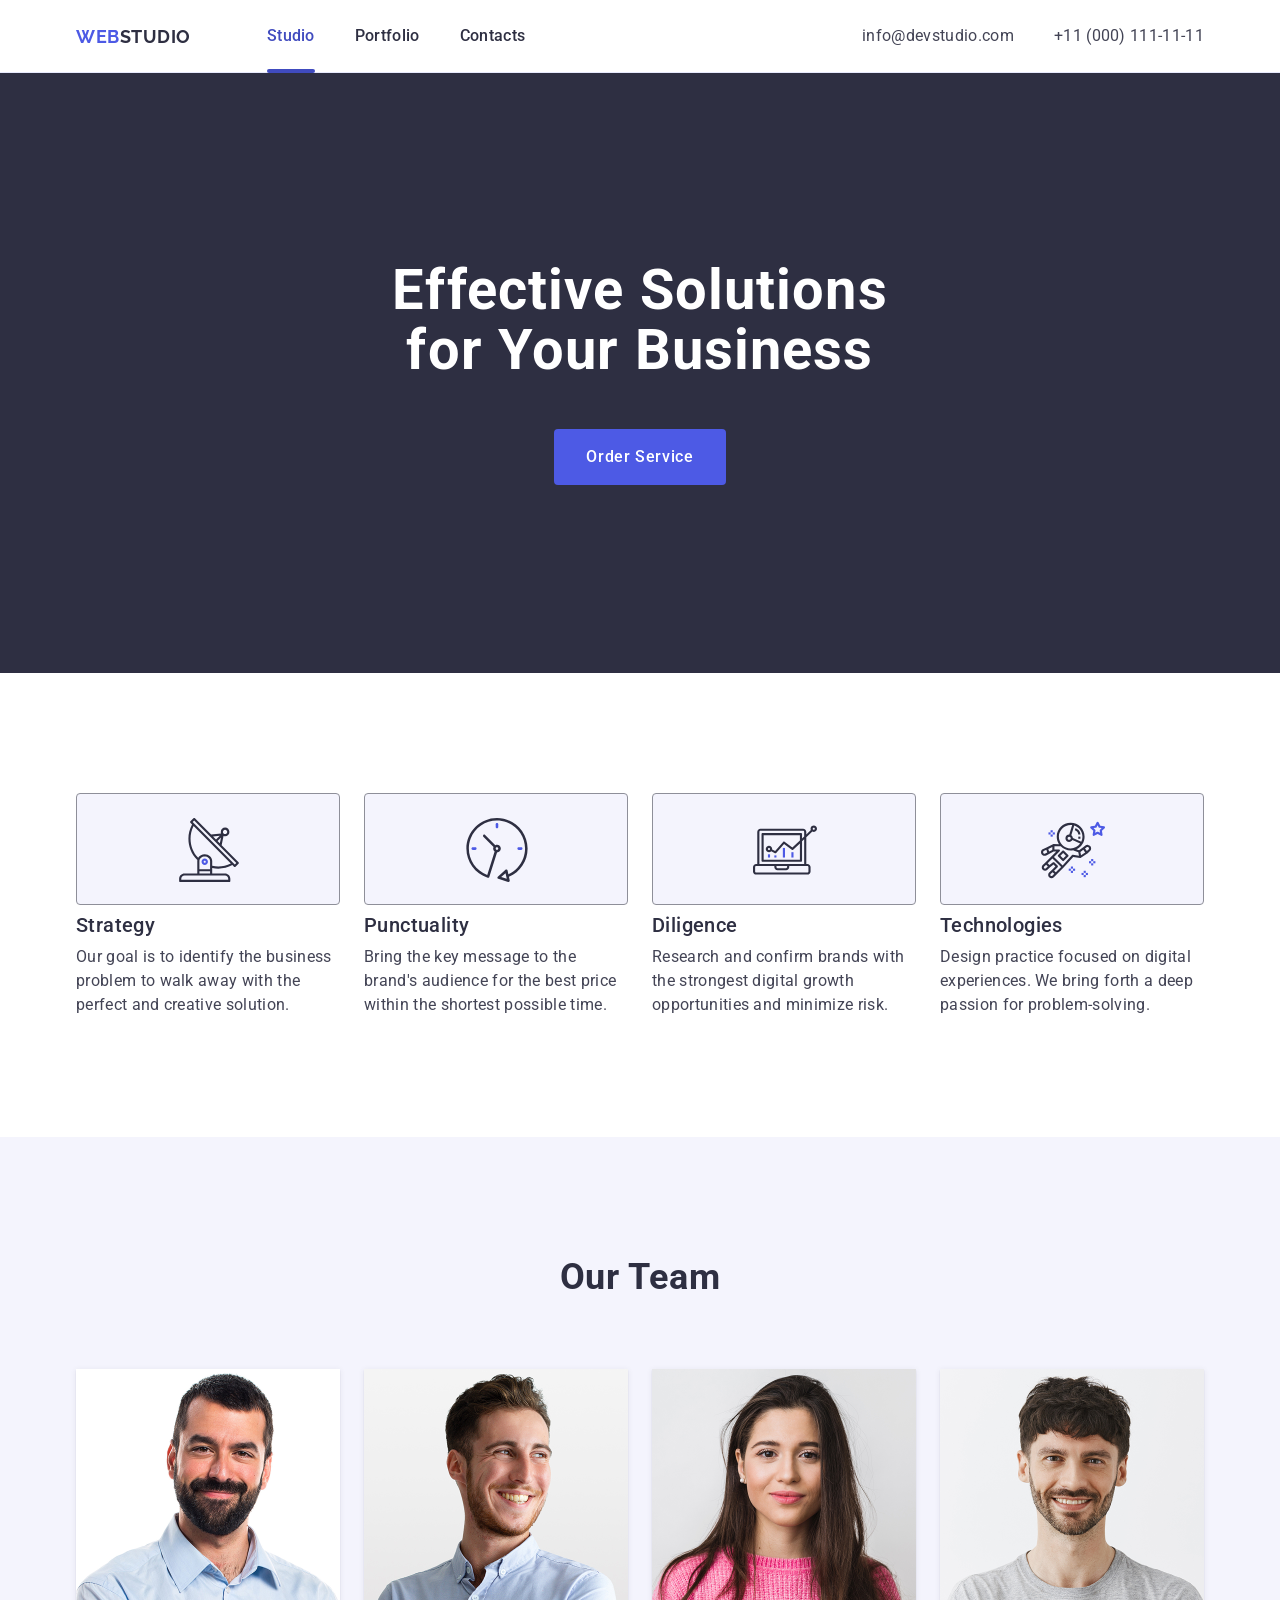
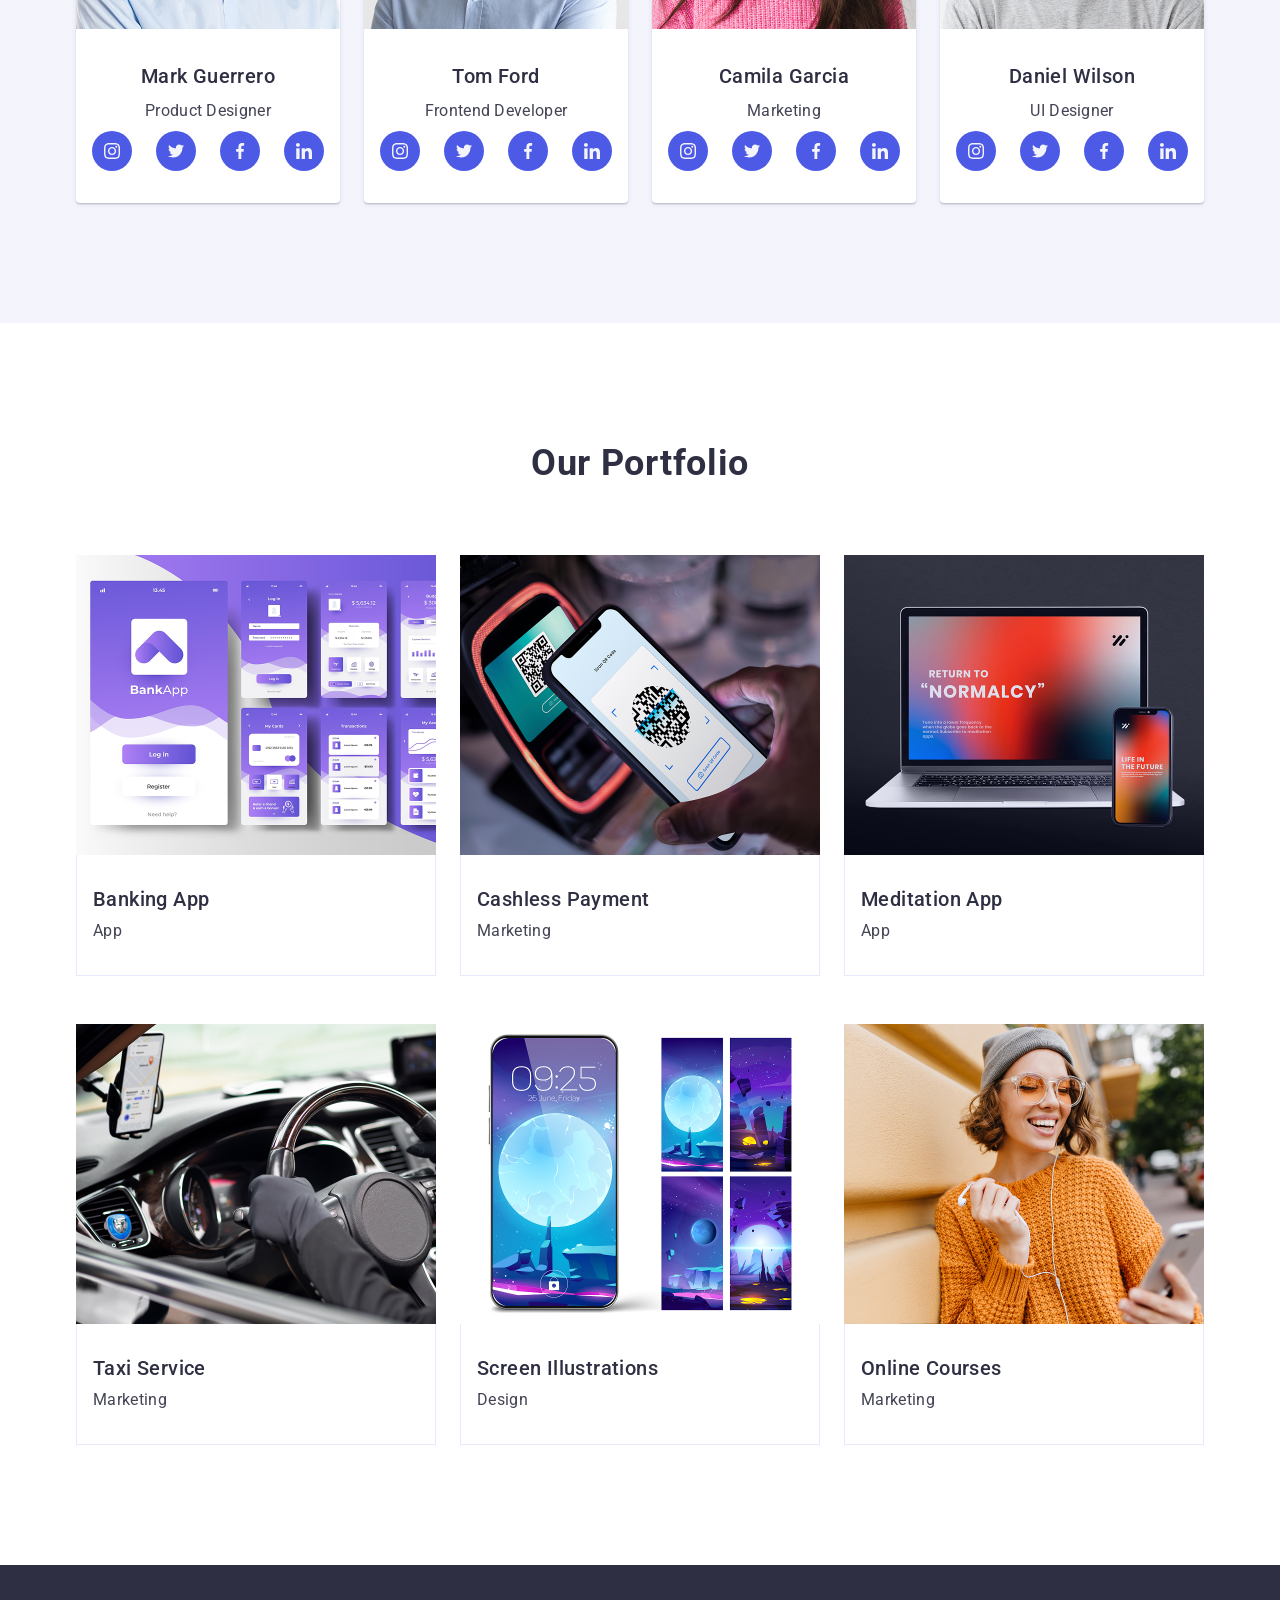
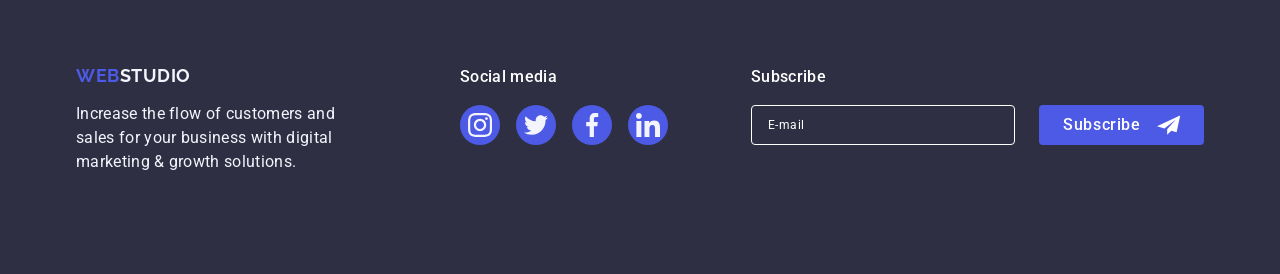
==== index.html @ ec0557b6 "Initial commit" ====
<!doctype html>
<html lang="en">
  <head>
    <meta charset="UTF-8" />
    <meta name="viewport" content="width=device-width, initial-scale=1.0" />
    <title>Document</title>
    <link
      rel="stylesheet"
      href="https://cdnjs.cloudflare.com/ajax/libs/modern-normalize/3.0.1/modern-normalize.min.css"
    />

    <link rel="preconnect" href="https://fonts.googleapis.com" />
    <link rel="preconnect" href="https://fonts.gstatic.com" crossorigin />
    <link
      href="https://fonts.googleapis.com/css2?family=Roboto:wght@300;400;500;700&family=Raleway:wght@300;400;500;700&display=swap"
      rel="stylesheet"
    />
    <link rel="stylesheet" href="./css/styles.css" />
  </head>

  <body>
    <header class="header">
      <div class="container header-container">
        <a href="./index.html" class="logo"
          ><span class="accent">Web</span>Studio</a
        >
        <nav class="nav">
          <ul class="nav-list">
            <li><a href="./index.html" class="nav-link current">Studio</a></li>
            <li><a href="" class="nav-link">Portfolio</a></li>
            <li><a href="" class="nav-link">Contacts</a></li>
          </ul>
        </nav>
        <address class="contacts">
          <ul class="contact-list">
            <li>
              <a class="contact-link" href="mailto:info@devstudio.com"
                >info@devstudio.com</a
              >
            </li>
            <li>
              <a class="contact-link" href="tel:+110001111111"
                >+11 (000) 111-11-11</a
              >
            </li>
          </ul>
        </address>
      </div>
    </header>

    <main>
      <section class="hero">
        <div class="container hero-container">
          <h1 class="main-title">Effective Solutions for Your Business</h1>
          <button type="button" class="button">Order Service</button>
        </div>
      </section>

      <section class="our-features">
        <div class="container features-container">
          <h2 class="features-title visually-hidden">Our Features</h2>
          <ul class="features-list">
            <li class="features-item">
              <div class="features-icon">
                <svg class="features-icon-svg" width="64" height="64">
                  <use href="./images/icons.svg#icon-antenna-1"></use>
                </svg>
              </div>
              <h3 class="features-item-title">Strategy</h3>
              <p class="features-text">
                Our goal is to identify the business problem to walk away with
                the perfect and creative solution.
              </p>
            </li>
            <li class="features-item">
              <div class="features-icon">
                <svg class="features-icon-svg" width="64" height="64">
                  <use href="./images/icons.svg#icon-clock-1"></use>
                </svg>
              </div>
              <h3 class="features-item-title">Punctuality</h3>
              <p class="features-text">
                Bring the key message to the brand's audience for the best price
                within the shortest possible time.
              </p>
            </li>
            <li class="features-item">
              <div class="features-icon">
                <svg class="features-icon-svg" width="64" height="64">
                  <use href="./images/icons.svg#icon-diagram-1"></use>
                </svg>
              </div>
              <h3 class="features-item-title">Diligence</h3>
              <p class="features-text">
                Research and confirm brands with the strongest digital growth
                opportunities and minimize risk.
              </p>
            </li>
            <li class="features-item">
              <div class="features-icon">
                <svg class="features-icon-svg" width="64" height="64">
                  <use href="./images/icons.svg#icon-astronaut-1"></use>
                </svg>
              </div>
              <h3 class="features-item-title">Technologies</h3>
              <p class="features-text">
                Design practice focused on digital experiences. We bring forth a
                deep passion for problem-solving.
              </p>
            </li>
          </ul>
        </div>
      </section>

      <section class="our-team">
        <div class="container team-container">
          <h2 class="team-title">Our Team</h2>
          <ul class="team-list">
            <li class="person">
              <img
                src="./images/markguerrero.jpg"
                alt="Mark Guerrero`s photo"
                width="264"
                height="260"
              />
              <div class="name-job">
                <h3 class="person-name">Mark Guerrero</h3>
                <p class="person-text">Product Designer</p>
                <ul class="social-media">
                  <li class="social-link">
                    <a href="" class="persons-link">
                      <svg class="icon" width="16" height="16">
                        <use href="./images/icons.svg#icon-instagram-2"></use>
                      </svg>
                    </a>
                  </li>
                  <li class="social-link">
                    <a href="" class="persons-link">
                      <svg class="icon" width="16" height="16">
                        <use href="./images/icons.svg#icon-twitter-1"></use>
                      </svg>
                    </a>
                  </li>
                  <li class="social-link">
                    <a href="" class="persons-link">
                      <svg class="icon" width="16" height="16">
                        <use href="./images/icons.svg#icon-facebook-1"></use>
                      </svg>
                    </a>
                  </li>
                  <li class="social-link">
                    <a href="" class="persons-link">
                      <svg class="icon" width="16" height="16">
                        <use href="./images/icons.svg#icon-linkedin-1"></use>
                      </svg>
                    </a>
                  </li>
                </ul>
              </div>
            </li>
            <li class="person">
              <img
                src="./images/tomford.jpg"
                alt="Tom Ford`s photo"
                width="264"
                height="260"
              />
              <div class="name-job">
                <h3 class="person-name">Tom Ford</h3>
                <p class="person-text">Frontend Developer</p>
                <ul class="social-media">
                  <li class="social-link">
                    <a href="" class="persons-link">
                      <svg class="icon" width="16" height="16">
                        <use href="./images/icons.svg#icon-instagram-2"></use>
                      </svg>
                    </a>
                  </li>
                  <li class="social-link">
                    <a href="" class="persons-link">
                      <svg class="icon" width="16" height="16">
                        <use href="./images/icons.svg#icon-twitter-1"></use>
                      </svg>
                    </a>
                  </li>
                  <li class="social-link">
                    <a href="" class="persons-link">
                      <svg class="icon" width="16" height="16">
                        <use href="./images/icons.svg#icon-facebook-1"></use>
                      </svg>
                    </a>
                  </li>
                  <li class="social-link">
                    <a href="" class="persons-link">
                      <svg class="icon" width="16" height="16">
                        <use href="./images/icons.svg#icon-linkedin-1"></use>
                      </svg>
                    </a>
                  </li>
                </ul>
              </div>
            </li>
            <li class="person">
              <img
                src="./images/camilagarcia.jpg"
                alt="Camila Garcia`s photo"
                width="264"
                height="260"
              />
              <div class="name-job">
                <h3 class="person-name">Camila Garcia</h3>
                <p class="person-text">Marketing</p>
                <ul class="social-media">
                  <li class="social-link">
                    <a href="" class="persons-link">
                      <svg class="icon" width="16" height="16">
                        <use href="./images/icons.svg#icon-instagram-2"></use>
                      </svg>
                    </a>
                  </li>
                  <li class="social-link">
                    <a href="" class="persons-link">
                      <svg class="icon" width="16" height="16">
                        <use href="./images/icons.svg#icon-twitter-1"></use>
                      </svg>
                    </a>
                  </li>
                  <li class="social-link">
                    <a href="" class="persons-link">
                      <svg class="icon" width="16" height="16">
                        <use href="./images/icons.svg#icon-facebook-1"></use>
                      </svg>
                    </a>
                  </li>
                  <li class="social-link">
                    <a href="" class="persons-link">
                      <svg class="icon" width="16" height="16">
                        <use href="./images/icons.svg#icon-linkedin-1"></use>
                      </svg>
                    </a>
                  </li>
                </ul>
              </div>
            </li>
            <li class="person">
              <img
                src="./images/danielwilson.jpg"
                alt="Daniel Wilson`s photo"
                width="264"
                height="260"
              />
              <div class="name-job">
                <h3 class="person-name">Daniel Wilson</h3>
                <p class="person-text">UI Designer</p>
                <ul class="social-media">
                  <li class="social-link">
                    <a href="" class="persons-link">
                      <svg class="icon" width="16" height="16">
                        <use href="./images/icons.svg#icon-instagram-2"></use>
                      </svg>
                    </a>
                  </li>
                  <li class="social-link">
                    <a href="" class="persons-link">
                      <svg class="icon" width="16" height="16">
                        <use href="./images/icons.svg#icon-twitter-1"></use>
                      </svg>
                    </a>
                  </li>
                  <li class="social-link">
                    <a href="" class="persons-link">
                      <svg class="icon" width="16" height="16">
                        <use href="./images/icons.svg#icon-facebook-1"></use>
                      </svg>
                    </a>
                  </li>
                  <li class="social-link">
                    <a href="" class="persons-link">
                      <svg class="icon" width="16" height="16">
                        <use href="./images/icons.svg#icon-linkedin-1"></use>
                      </svg>
                    </a>
                  </li>
                </ul>
              </div>
            </li>
          </ul>
        </div>
      </section>

      <section class="portfolio">
        <div class="container portfolio-container">
          <h2 class="portfolio-title">Our Portfolio</h2>
          <ul class="portfolio-list">
            <li class="portfolio-item">
              <div class="box">
                <img
                  src="./images/bankingapp.jpg"
                  alt="Screenshots from app"
                  width="360"
                />
                <div class="overlay">
                  <p>
                    14 Stylish and User-Friendly App Design Concepts · Task
                    Manager App · Calorie Tracker App · Exotic Fruit Ecommerce
                    App · Cloud Storage App
                  </p>
                </div>
              </div>
              <div class="title-text">
                <h3 class="portfolio-item-title">Banking App</h3>
                <p class="portfolio-text">App</p>
              </div>
            </li>
            <li class="portfolio-item">
              <div class="box">
                <img
                  src="./images/cashlesspayment.jpg"
                  alt="Phone with NFC"
                  width="360"
                />
                <div class="overlay">
                  <p>
                    14 Stylish and User-Friendly App Design Concepts · Task
                    Manager App · Calorie Tracker App · Exotic Fruit Ecommerce
                    App · Cloud Storage App
                  </p>
                </div>
              </div>
              <div class="title-text">
                <h3 class="portfolio-item-title">Cashless Payment</h3>
                <p class="portfolio-text">Marketing</p>
              </div>
            </li>
            <li class="portfolio-item">
              <div class="box">
                <img
                  src="./images/meditationapp.jpg"
                  alt="Laptop and phone"
                  width="360"
                />
                <div class="overlay">
                  <p>
                    14 Stylish and User-Friendly App Design Concepts · Task
                    Manager App · Calorie Tracker App · Exotic Fruit Ecommerce
                    App · Cloud Storage App
                  </p>
                </div>
              </div>
              <div class="title-text">
                <h3 class="portfolio-item-title">Meditation App</h3>
                <p class="portfolio-text">App</p>
              </div>
            </li>
            <li class="portfolio-item">
              <div class="box">
                <img
                  src="./images/taxiservice.jpg"
                  alt="Car`s salon"
                  width="360"
                />
                <div class="overlay">
                  <p>
                    14 Stylish and User-Friendly App Design Concepts · Task
                    Manager App · Calorie Tracker App · Exotic Fruit Ecommerce
                    App · Cloud Storage App
                  </p>
                </div>
              </div>
              <div class="title-text">
                <h3 class="portfolio-item-title">Taxi Service</h3>
                <p class="portfolio-text">Marketing</p>
              </div>
            </li>
            <li class="portfolio-item">
              <div class="box">
                <img
                  src="./images/screenillustrations.jpg"
                  alt="Pictures"
                  width="360"
                />
                <div class="overlay">
                  <p>
                    14 Stylish and User-Friendly App Design Concepts · Task
                    Manager App · Calorie Tracker App · Exotic Fruit Ecommerce
                    App · Cloud Storage App
                  </p>
                </div>
              </div>
              <div class="title-text">
                <h3 class="portfolio-item-title">Screen Illustrations</h3>
                <p class="portfolio-text">Design</p>
              </div>
            </li>
            <li class="portfolio-item">
              <div class="box">
                <img
                  src="./images/onlinecourses.jpg"
                  alt="Woman`s portret"
                  width="360"
                />
                <div class="overlay">
                  <p>
                    14 Stylish and User-Friendly App Design Concepts · Task
                    Manager App · Calorie Tracker App · Exotic Fruit Ecommerce
                    App · Cloud Storage App
                  </p>
                </div>
              </div>
              <div class="title-text">
                <h3 class="portfolio-item-title">Online Courses</h3>
                <p class="portfolio-text">Marketing</p>
              </div>
            </li>
          </ul>
        </div>
      </section>
    </main>
    <footer class="footer">
      <div class="footer-container container">
        <div class="footer-logo-text">
          <a href="./index.html" class="footer-logotype"
            ><span class="accent">Web</span>Studio</a
          >
          <p class="footer-text">
            Increase the flow of customers and sales for your business with
            digital marketing &amp; growth solutions.
          </p>
        </div>
        <div class="footer-social-media-container">
          <p class="footer-media-text">Social media</p>
          <ul class="footer-social-media">
            <li class="footer-social-link">
              <a href="" class="footer-link">
                <svg class="footer-icon" width="24" height="24">
                  <use href="./images/icons.svg#icon-instagram-2"></use>
                </svg>
              </a>
            </li>
            <li class="footer-social-link">
              <a href="" class="footer-link">
                <svg class="footer-icon" width="24" height="24">
                  <use href="./images/icons.svg#icon-twitter-1"></use>
                </svg>
              </a>
            </li>
            <li class="footer-social-link">
              <a href="" class="footer-link">
                <svg class="footer-icon" width="24" height="24">
                  <use href="./images/icons.svg#icon-facebook-1"></use>
                </svg>
              </a>
            </li>
            <li class="footer-social-link">
              <a href="" class="footer-link">
                <svg class="footer-icon" width="24" height="24">
                  <use href="./images/icons.svg#icon-linkedin-1"></use>
                </svg>
              </a>
            </li>
          </ul>
        </div>
        <div class="subscribe">
          <p class="footer-subscribe-text">Subscribe</p>
          <form>
            <div class="footer-form">
              <input
                class="footer-form-input"
                type="email"
                name="email"
                placeholder="E-mail"
              />
              <div class="footer-btn">
                <button class="subscribe-btn" type="submit">
                  Subscribe
                  <svg class="telegramm-icon" width="24" height="24">
                    <use href="./images/icons.svg#icon-telegram"></use>
                  </svg>
                </button>
              </div>
            </div>
          </form>
        </div>
      </div>
    </footer>

    <div class="modal-overlay">
      <div class="modal">
        <button class="modal-btn-close" type="button">
          <svg class="modal-btn-icon" width="8" height="8">
            <use href="./images/icons.svg#icon-close"></use>
          </svg>
        </button>

        <p class="modal-title">Leave your contacts and we will call you back</p>

        <form class="form">
          <div class="label-wrapper">
            <label class="form-label" for="username">Name</label>
            <div class="input-wrapper">
              <input
                class="form-input"
                id="username"
                type="text"
                name="username"
                autofocus
              />
              <svg class="input-icon" width="18" height="24">
                <use href="./images/icons.svg#icon-person-black"></use>
              </svg>
            </div>
          </div>
          <div class="label-wrapper">
            <label class="form-label" for="phone">Phone</label>
            <div class="input-wrapper">
              <input class="form-input" type="tel" id="phone" name="phone" />
              <svg class="input-icon" width="18" height="24">
                <use href="./images/icons.svg#icon-phone"></use>
              </svg>
            </div>
          </div>
          <div class="label-wrapper">
            <label class="form-label" for="email">Email</label>
            <div class="input-wrapper">
              <input class="form-input" id="email" type="email" name="email" />
              <svg class="input-icon" width="18" height="24">
                <use href="./images/icons.svg#icon-email"></use>
              </svg>
            </div>
          </div>
          <div class="label-wrapper">
            <label class="form-label" for="comment">Comment</label>
            <div class="input-wrapper">
              <textarea
                class="input-comment"
                name="comment"
                id="comment"
                rows="6"
                placeholder="Text input"
              ></textarea>
            </div>
          </div>
          <div class="agreement-container">
            <label class="feedback-agreement">
              <input
                class="visually-hidden"
                type="checkbox"
                name="userAgreement"
                id="userAgreement"
                value="agree"
                checked
              />
              <span class="feedback-toggler">
                <svg class="agreement-icon" width="10" height="8">
                  <use href="./images/icons.svg#icon-check"></use>
                </svg>
              </span>
              <span class="agreement-text"
                >I accept the terms and conditions of the
                <a class="feedback-link" href="">Privacy Policy</a>
              </span>
            </label>
          </div>

          <div class="modal-btn-container">
            <button class="modal-btn" type="submit">Send</button>
          </div>
        </form>
      </div>
    </div>
  </body>
</html>
---- css/styles.css ----
/* #region Global style */

*,
*::before,
*::after {
    box-sizing: border-box;
}

body {
    font-family: "Roboto", sans-serif;
    color: #434455;
    background-color: #ffffff;
    font-size: 16px;
    line-height: 1.5;
}

h1, h2, h3, h4, h5, h6, p {
	margin-top: 0;
	margin-bottom: 0;
}

ul, ol {
    list-style-type: none;

	margin-top: 0;
	margin-bottom: 0;
	padding-left: 0;
}

a {
    text-decoration: none;
    color: #434455;
}

img {
    display: block;
    width: 100%;
} 

.container { 
    max-width: 1158px;
    padding: 0 15px;
    margin: 0 auto;
}
/* #endregion */

/* #region Header */

.header-container {
    display: flex;
    align-items: center;

}
.header {
    border-bottom: 1px solid #E7E9FC;
    box-shadow: 0 1px 0 6px rgba(46, 47, 66, 0.08),
        0 1px 0 1px rgba(46, 47, 66, 0.16),
        0 2px 0 1px rgba(46, 47, 66, 0.08);
}
.logo {
    font-family: "Raleway",
        sans-serif;
    text-transform: uppercase;
    font-weight: 700;
    font-size: 18px;
    line-height: 1.16667;
    letter-spacing: 0.03em;
    color:#2E2F42;
}
.accent {
    color: #4D5AE5;
}

.nav-list {
    display: flex;
    gap: 40px;
    margin-left: 76px;
}
.nav-link {
    font-weight: 500;
    font-size: 16px; 
    letter-spacing: 0.02em;
    color:#2E2F42;

    display: block;
    padding: 24px 0;
    position: relative;
    transition: color 250ms cubic-bezier(0.4, 0, 0.2, 1);
}
.nav-link:hover,
.nav-link:focus
{
    color: #404BBF;
}
.nav-link.current {
    color: #404BBF;
}

.nav-link.current::after {
    content: "";
    position: absolute;
    left: 0;
    bottom: -1px;
    width: 100%;
    height: 4px;
    background-color: #404BBF;
    border-radius: 2px;
}


.contact-link {
    font-size: 16px;
    letter-spacing: 0.02em;
    font-style: normal;
    color:#434455;
    display: block;
    transition: color 250ms cubic-bezier(0.4, 0, 0.2, 1);
    
    }
.contact-link:hover,
.contact-link:focus {
    color: #404BBF;
}

.contacts {
    margin-left: auto;;
}
.contact-list {
    display: flex;
    gap: 40px;
}

/* #endregion */

/* #region Hero */
.hero {
    background-color: #2E2F42;
    padding-top: 188px;
    padding-bottom: 188px;
    background-image: linear-gradient(
        to bottom, 
        rgba(46, 47, 66, 0.7),
        rgba(46, 47, 66, 0.7)),
        url(../images/people-office-bc.png);
        background-size: cover;
        background-repeat: no-repeat;
        background-position: center;
        height: 600px;
        max-width: 1440px;
        margin: 0 auto;
}
.main-title {
    color: #FFFFFF;
    font-size: 56px;
    line-height: 1.07;
    font-weight: 700;
    text-align: center;
    letter-spacing: 0.02em;

    width: 496px;
    height: 120px;
    margin-bottom: 48px;
}
.button {
    background-color: #4D5AE5;
    color:#FFFFFF;
    font-size: 16px;
    font-weight: 500;
    line-height: 1.5;
    letter-spacing: 0.04em;
    cursor: pointer;
    padding: 16px 32px;
    border-radius: 4px;
    border: none;
    transition: background-color 250ms cubic-bezier(0.4, 0, 0.2, 1);
}
.button:hover,
.button:active,
.button:focus {
    background-color: #404BBF;
}

.hero-container {
    display: flex;
    flex-direction: column;
    align-items: center;
}

/* #endregion */

/* #region Features */
.our-features {
    padding-top: 120px;
    padding-bottom: 120px;
}
.features-container{
    align-content: center;
}

.visually-hidden {
    position: absolute;
    width: 1px;
    height: 1px;
    margin: -1px;
    border: 0;
    padding: 0;
    white-space: nowrap;
    clip-path: inset(100%);
    clip: rect(0 0 0 0);
    overflow: hidden;
}
.features-list {
    display: flex;
    flex-wrap: wrap;
    gap: 24px;
}
.features-item {
    width: calc((100% - 72px) / 4);
}
.features-icon {
    background-color: #F4F4FD;
    padding: 24px 100px 24px 100px;
    border: 1px solid #8E8F99;
    border-radius: 4px;
    width: 264px;
    height: 112px;
    margin-bottom: 8px;

}
.features-item-title {
    color: #2E2F42;
    font-size: 20px;
    line-height: 1.2;
    font-weight: 500;
    letter-spacing: 0.02em;

    margin-bottom: 8px;
}
.features-text {
    font-size: 16px;
    letter-spacing: 0.02em;
    color: #434455;
}

/* #endregion */

/* #region Team */
.our-team {
    background-color: #F4F4FD;
    padding-top: 120px;
    padding-bottom: 120px;
}
.team-container {
    display: flex;
    flex-direction: column;
    justify-content: center;
}
.team-title {
    font-size: 36px;
    font-weight: 700;
    color: #2E2F42;
    text-align: center;
    line-height: 1.111;
    letter-spacing: 0.02em;

    margin-bottom: 72px;
}
.team-list {
    display: flex;
    flex-wrap: wrap;
    gap: 24px;
}
.person {
    background-color: #FFFFFF;
    width: calc( (100% - 72px) /4 );
    border-radius: 0 0 4px 4px;
    box-shadow: 0 2px 1px 0 rgba(46, 47, 66, 0.08), 0 1px 1px 0 rgba(46, 47, 66, 0.16), 0 1px 6px 0 rgba(46, 47, 66, 0.08);
}

.person-name {
    color:#2E2F42;
    text-align: center;
    font-size: 20px;
    font-weight: 500;
    letter-spacing: 0.02em;
    margin-bottom: 8px;
}
.person-text {
    text-align: center;
    letter-spacing: 0.02em;
    line-height: 1.5;
    margin-bottom: 8px;
}
.social-media {
    display: flex;
    justify-content: space-between;
    align-items: center;
}
.social-link {
    flex-shrink: 0;
    transition: background-color 250ms cubic-bezier(0.4, 0, 0.2, 1);
}

.persons-link {
    padding: 12px;
    background-color: #4D5AE5;
    border-radius: 50%;
    fill: #F4F4FD;
    display: flex;
    justify-content: center;
    align-items: center;
    flex-shrink: 0;
    transition: background-color 250ms cubic-bezier(0.4, 0, 0.2, 1);
}
.persons-link:hover,
.persons-link:focus {
    background-color: #404BBF;
}
.name-job {
    padding: 32px 16px;
}
/* #endregion */

/* #region Portfolio */

.portfolio {
    padding-top: 120px;
    padding-bottom: 120px;
}
.portfolio-container {
    align-content: center;
}
.portfolio-title {
    font-size: 36px;
    font-weight: 700;
    color: #2E2F42;
    text-align: center;
    letter-spacing: 0.02em;
    line-height: 1.111;

    margin-bottom: 72px;
}
.portfolio-list {
    display: flex;
    flex-wrap: wrap;
    gap: 48px 24px;
}
.portfolio-item {
    width: calc( (100% - 48px) /3 );
    transition: box-shadow 250ms cubic-bezier(0.4, 0, 0.2, 1);
}
.portfolio-item-title {
    color: #2E2F42;
    font-size: 20px;
    font-weight: 500;
    letter-spacing: 0.02em;
    line-height: 1.2;

    margin-bottom: 8px;
}
.portfolio-text {
    line-height: 1.5;
    color: #434455;
    letter-spacing: 0.02em;

}
.title-text {
    padding: 32px 16px;
    border: 1px solid #e7e9fc;
    border-top: none;
}
.box {
    position: relative;
    margin: 0 auto;
    overflow: hidden;
}
.overlay {
    position: absolute;
    left: 0;
    bottom: 0;
    width: 100%;
    height: 300px;
    background-color: #4D5AE5;

    transform: translateY(100%);
    transition: transform 250ms cubic-bezier(0.4, 0, 0.2, 1);
}
.overlay p {
    color: #F4F4FD;
    padding: 40px 32px 164px 32px;
    margin: 0;
    font-size: 16px;
    line-height: 1.5;
    letter-spacing: 0.02em;
}

.portfolio-item:hover .overlay {
    transform: translateY(0);
}
.portfolio-item:hover {
    box-shadow: 0 1px 0 6px rgba(46, 47, 66, 0.08),
        0 1px 0 1px rgba(46, 47, 66, 0.16),
        0 2px 0 1px rgba(46, 47, 66, 0.08);
}

/* #endregion */

/* #region Footer */

.footer {
    background-color: #2E2F42;
    color: #F4F4FD;
    font-size: 16px;
    line-height: 1.5;
    letter-spacing: 0.02em;
    font-weight: 400;

    padding-top: 100px;
    padding-bottom: 100px;
}
.footer-container {
    display: flex;
    flex-direction: row;
    align-items: baseline;
}
.footer-logo-text{
    display: flex;
    flex-direction: column;
    margin-right: 120px;
    
}

.footer-logotype {
    font-family: "Raleway",
        sans-serif;
    text-transform: uppercase;
    font-weight: 700;
    font-size: 18px;
    line-height: 1.16667;
    letter-spacing: 0.03em;
    color: #F4F4FD;

    margin-bottom: 16px;
}
.accent {
    color: #4D5AE5;
}
.footer-text {
    width: 264px;
    height: 72px;
}
.footer-media-text {
    font-weight: 500;
    font-size: 16px;
    line-height: 1.5;
    letter-spacing: 0.02em;
    color: #FFFFFF;
    margin-bottom: 16px;
}
.footer-social-media {
    height: 40px;
    width: 208px;
    display: flex;
    gap: 16px;
    flex-wrap: wrap;
}
.footer-social-link {
    flex-shrink: 0;
    width: calc( (100% - 48px) / 4);
}
.footer-link {
    width: 100%;
    height: 100%;
    background-color: #4D5AE5;
    border-radius: 50%;
    display: flex;
    justify-content: center;
    align-items: center;
    fill: #F4F4FD;
    transition: background-color 250ms cubic-bezier(0.4, 0, 0.2, 1);
}
.footer-link:hover,
.footer-link:focus {
    background-color: #31D0AA;
}

.subscribe {
    margin-left: auto;
    max-width: 453px;
    width: 100%;
}
.footer-subscribe-text {
    font-weight: 500;
    font-size: 16px;
    line-height: 1.5;
    letter-spacing: 0.02em;
    color: #FFFFFF;
    margin-bottom: 16px;
}

.footer-form {
    display: flex;
    gap: 24px;
    align-items: center;
    }

.footer-form-input {
    background-color: transparent;
    border: 1px solid #fff;;
    border-radius: 4px;
    width: 264px;
    height: 40px;
    padding-top: 8px;
    padding-bottom: 8px;
    padding-left: 16px;

    font-size: 12px;
    line-height: 2;
    letter-spacing: 0.04em;
    color: #FFFFFF;
    transition: border-color 250ms cubic-bezier(0.4, 0, 0.2, 1);
}
.footer-form-input::placeholder {
    color: #FFFFFF;
}

.footer-form-input:focus,
.footer-form-input:hover,
.footer-form-input:active {
    border-color: #31D0AA;
    outline: none;
}
.footer-btn {
    display: flex;
    align-items: center;
}

.subscribe-btn {
    display: flex;
    align-items: center;
    border: none;
    gap: 16px;
    
    border-radius: 4px;
    padding: 8px 24px;
    width: 165px;
    height: 40px;

    background-color: #4D5AE5;
    font-weight: 500;
    font-size: 16px;
    line-height: 1.5;
    letter-spacing: 0.04em;
    text-align: center;
    color: #FFFFFF;

    transition: background-color 250ms cubic-bezier(0.4, 0, 0.2, 1);
}

.subscribe-btn:hover,
.subscribe-btn:focus,
.subscribe-btn:active {
    background-color: #31D0AA;
}



.telegramm-icon {
    display: block;
}
/* #endregion */

/* #region Modal */
.modal-overlay {
background-color: rgba(46, 47, 66, 0.4);
position: fixed;
width: 100%;
height: 100%;
top: 0;
left: 0;
z-index: 999;
display: flex;
justify-content: center;
align-items: center;

opacity: 0;
visibility: hidden;
pointer-events: none;

transition: opacity 250ms cubic-bezier(0.4, 0, 0.2, 1), visibility 250ms cubic-bezier(0.4, 0, 0.2, 1);
}

.modal-overlay.is-open {
    opacity: 1;
    pointer-events: auto;
    visibility: visible;
}
.modal {
    width: 408px;
    background-color: #fcfcfc;
    border-radius: 4px;
    box-shadow: 0 1px 1px 0 rgba(0, 0, 0, 0.14), 0 1px 3px 0 rgba(0, 0, 0, 0.12), 0 2px 1px 0 rgba(0, 0, 0, 0.2);
    position: relative;
    padding-left: 24px;
    padding-right: 24px;
    padding-top: 72px;
    padding-bottom: 24px;
}
.modal-btn-close {
    width: 24px;
    height: 24px;
    position: absolute;
    top: 24px;
    right: 24px;
    background-color: #E7E9FC;
    border-radius: 50%;
    border: 1px solid rgba(46, 47, 66, 0.1);
    display: flex;
    justify-content: center;
    align-items: center;

    transition: background-color 250ms cubic-bezier(0.4, 0, 0.2, 1);
}

.modal-btn-close:hover,
.modal-btn-close:focus {
    background-color: #404BBF;
}
.modal-btn-icon {
    fill: #2E2F42;
    transition: fill 250ms cubic-bezier(0.4, 0, 0.2, 1);
}
.modal-btn-close:hover .modal-btn-icon,
.modal-btn-close:focus .modal-btn-icon {
    fill: #FFFFFF;
}
.modal-title {
    font-weight: 500;
    font-size: 16px;
    line-height: 1.5;
    letter-spacing: 0.02em;
    text-align: center;
    color: #2e2f42;

    margin-bottom: 16px;
}

.form {
    display: flex;
    flex-direction: column;
}

.form-label {
    font-weight: 400;
    font-size: 12px;
    line-height: 1.17;
    letter-spacing: 0.04em;
    color: #8e8f99;

    margin-bottom: 4px;
}
.input-wrapper {
    position: relative;
    margin-bottom: 8px;
}

.form-input {
    width: 360px;
    height: 40px;
    padding-left: 38px;
    border: 1px solid rgba(46, 47, 66, 0.4);
    border-radius: 4px;
    transition: border-color 250ms cubic-bezier(0.4, 0, 0.2, 1);
}
.form-input:focus {
    border-color: #4D5AE5;
    outline: none;
}
.input-icon {
    position: absolute;
    top: 50%;
    left: 16px;
    fill: #2E2F42;

    transform: translateY(-50%);
    transition: fill 250ms cubic-bezier(0.4, 0, 0.2, 1);
}
.form-input:focus+.input-icon {
    fill: #4D5AE5;
}

.input-comment {
    resize: none;
    width: 360px;
    height: 120px;
    border: 1px solid rgba(46, 47, 66, 0.4);
    border-radius: 4px;
    padding-left: 16px;
    padding-top: 8px;
    margin-bottom: 16px;


    font-weight: 400;
    font-size: 12px;
    line-height: 1.17;
    letter-spacing: 0.04em;
    color: rgba(46, 47, 66, 0.4);
    transition: border-color 250ms cubic-bezier(0.4, 0, 0.2, 1);
}

.input-comment:focus {
    border-color: #4D5AE5;
    outline: none;
}

.agreement-container {
    display: flex;
    align-items: center;
}
.feedback-agreement {
    display: flex;
    margin-bottom: 24px;
    align-items: center;
}
.visually-hidden {
    position: absolute;
    width: 1px;
    height: 1px;
    margin: -1px;
    border: 0;
    padding: 0;
    clip: rect(0 0 0 0);
    overflow: hidden;
}

.feedback-toggler {
    display: inline-flex;
    justify-content: center;
    align-items: center;
    border-radius: 2px;
    border: 1px solid rgba(46, 47, 66, 0.4);
    margin-right: 8px;
    width: 16px;
    height: 16px;
    transition: background-color 250ms cubic-bezier(0.4, 0, 0.2, 1);
}


.agreement-icon {
    fill: #F4F4FD;
    transition: opacity 250ms cubic-bezier(0.4, 0, 0.2, 1);
    opacity: 0;
}
.visually-hidden:checked+.feedback-toggler {
    background-color: #404BBF;
    border-color: transparent;
}

.visually-hidden:checked+.feedback-toggler>.agreement-icon {
    opacity: 1;
}

.agreement-text {
    font-size: 12px;
    line-height: 1.33;
    letter-spacing: 0.04em;
    color: #8e8f99;
}

.feedback-link {
    line-height: 1.33;
    text-decoration: underline;
    text-decoration-skip-ink: none;
    color: #4D5AE5;
}

.modal-btn-container {
    display: flex;
    justify-content: center;
}
.modal-btn {
    background-color: #4D5AE5;
    color:#FFFFFF;
    width: 169px;
    height: 56px;
    font-size: 16px;
    font-weight: 500;
    line-height: 1.5;
    letter-spacing: 0.04em;
    cursor: pointer;
    padding: 16px 32px;
    border-radius: 4px;
    border: none;
    transition: background-color 250ms cubic-bezier(0.4, 0, 0.2, 1);
}

.modal-btn:hover,
.modal-btn:active,
.modal-btn:focus {
    background-color: #404BBF;
}
/* #endregion */
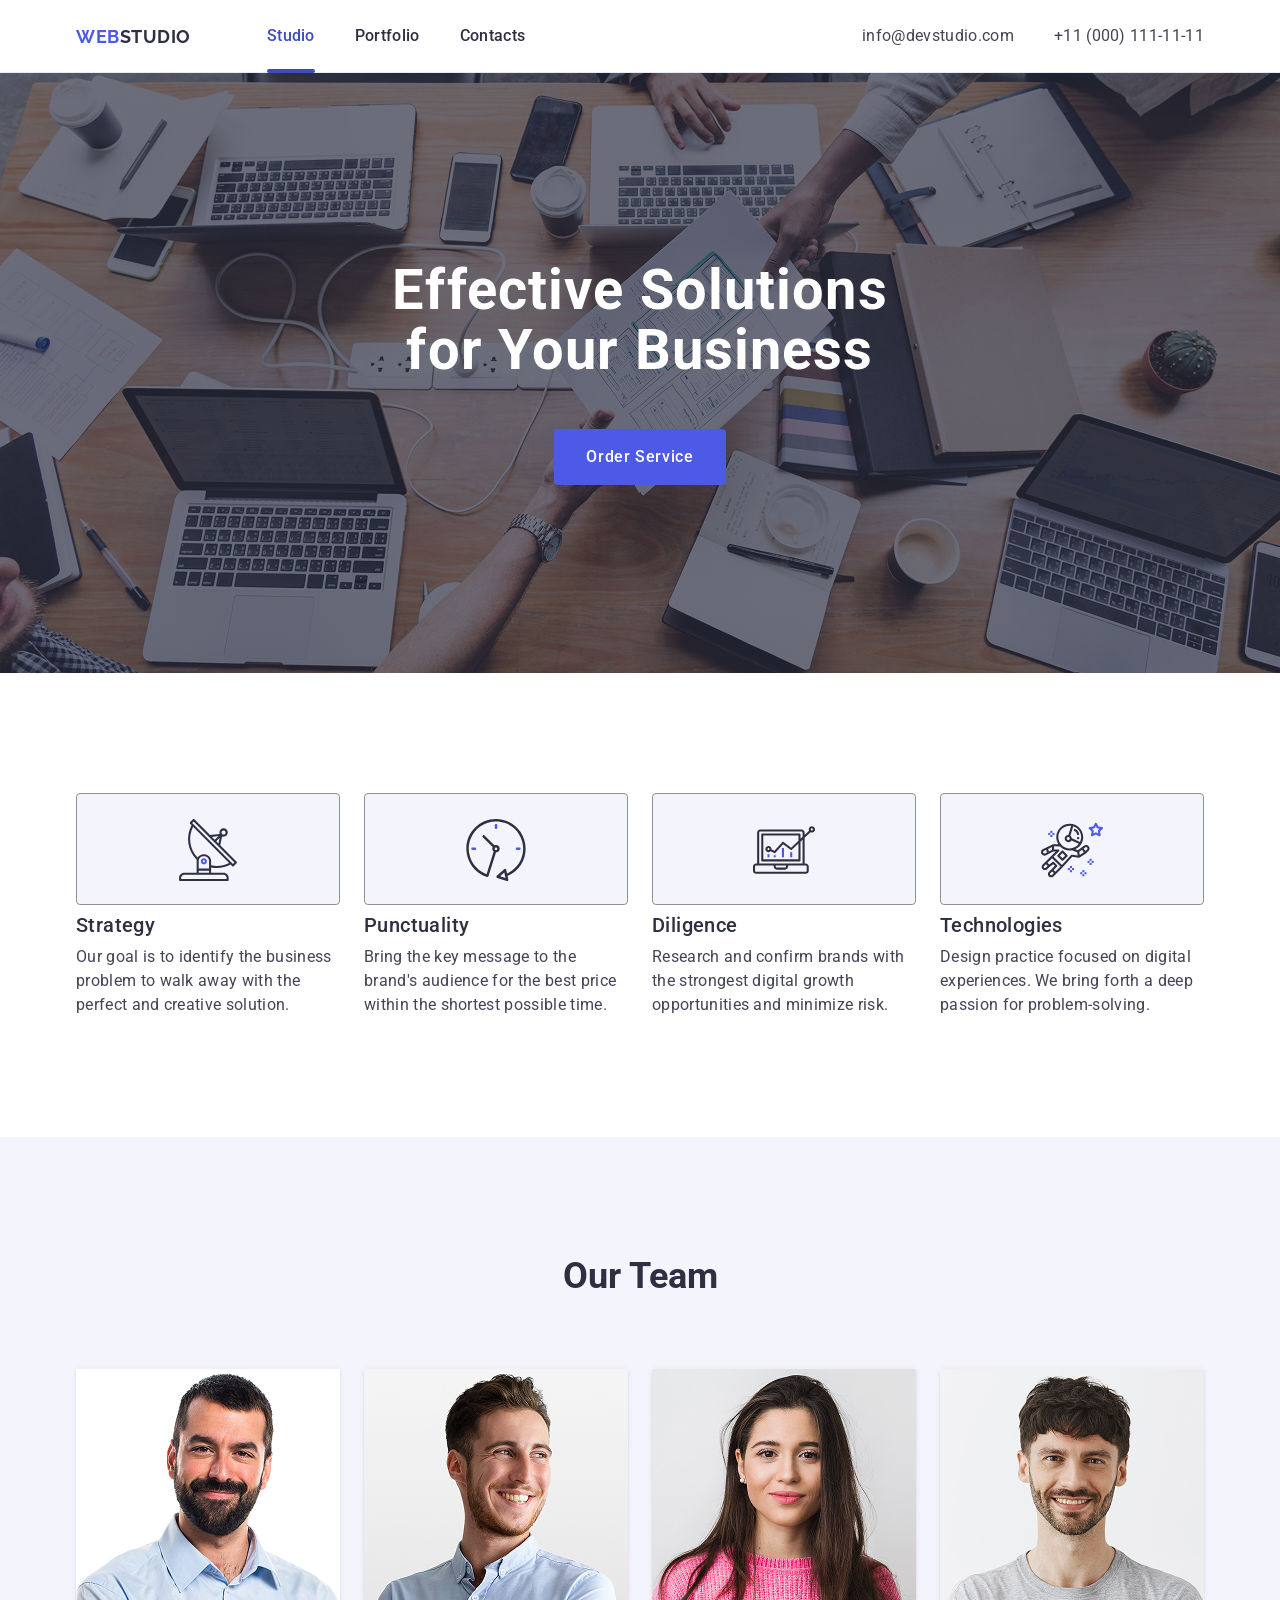
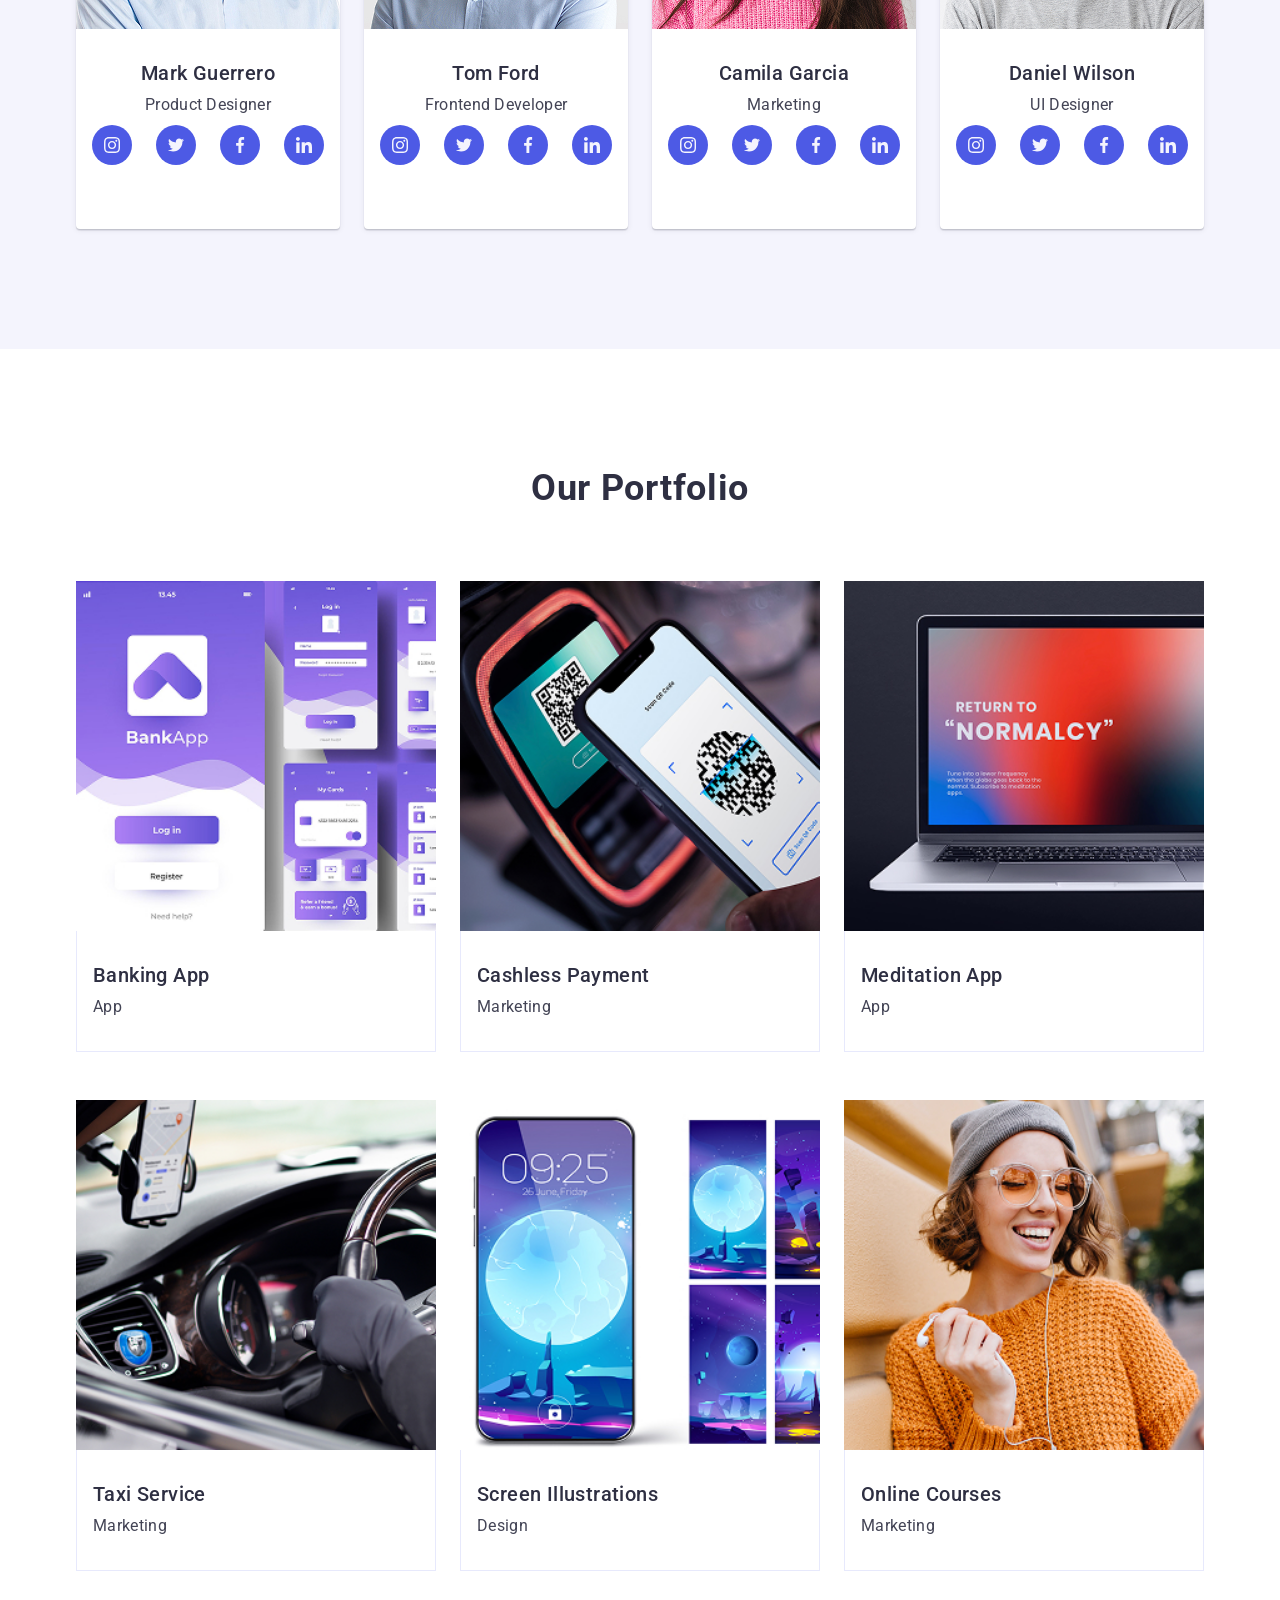
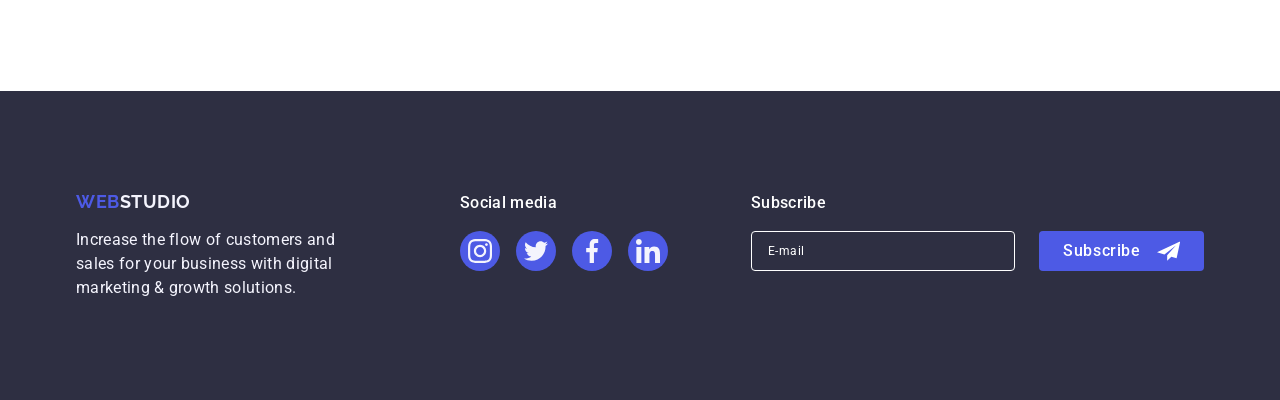
==== commit 99ae1589: "draft" ====
--- a/index.html
+++ b/index.html
@@ -24,27 +24,35 @@
         <a href="./index.html" class="logo"
           ><span class="accent">Web</span>Studio</a
         >
-        <nav class="nav">
-          <ul class="nav-list">
-            <li><a href="./index.html" class="nav-link current">Studio</a></li>
-            <li><a href="" class="nav-link">Portfolio</a></li>
-            <li><a href="" class="nav-link">Contacts</a></li>
-          </ul>
-        </nav>
-        <address class="contacts">
-          <ul class="contact-list">
-            <li>
-              <a class="contact-link" href="mailto:info@devstudio.com"
-                >info@devstudio.com</a
-              >
-            </li>
-            <li>
-              <a class="contact-link" href="tel:+110001111111"
-                >+11 (000) 111-11-11</a
-              >
-            </li>
-          </ul>
-        </address>
+        <svg class="menu-icon" width="24" height="24">
+          <path d="M3 6h18M3 12h18M3 18h18" stroke="black" stroke-width="2" />
+        </svg>
+
+        <div class="nav-contacts-thumb">
+          <nav class="nav">
+            <ul class="nav-list">
+              <li>
+                <a href="./index.html" class="nav-link current">Studio</a>
+              </li>
+              <li><a href="" class="nav-link">Portfolio</a></li>
+              <li><a href="" class="nav-link">Contacts</a></li>
+            </ul>
+          </nav>
+          <address class="contacts">
+            <ul class="contact-list">
+              <li>
+                <a class="contact-link" href="mailto:info@devstudio.com"
+                  >info@devstudio.com</a
+                >
+              </li>
+              <li>
+                <a class="contact-link" href="tel:+110001111111"
+                  >+11 (000) 111-11-11</a
+                >
+              </li>
+            </ul>
+          </address>
+        </div>
       </div>
     </header>
 
@@ -118,7 +126,11 @@
           <ul class="team-list">
             <li class="person">
               <img
-                src="./images/markguerrero.jpg"
+                src="./images/markguerrero-1.jpg"
+                srcset="
+                  ./images/markguerrero-1.jpg 1x,
+                  ./images/markguerrero.jpg   2x
+                "
                 alt="Mark Guerrero`s photo"
                 width="264"
                 height="260"
@@ -160,7 +172,8 @@
             </li>
             <li class="person">
               <img
-                src="./images/tomford.jpg"
+                src="./images/tomford-1.jpg"
+                srcset="./images/tomford-1.jpg 1x, ./images/tomford.jpg 2x"
                 alt="Tom Ford`s photo"
                 width="264"
                 height="260"
@@ -202,7 +215,11 @@
             </li>
             <li class="person">
               <img
-                src="./images/camilagarcia.jpg"
+                src="./images/camilagarcia-1.jpg"
+                srcset="
+                  ./images/camilagarcia-1.jpg 1x,
+                  ./images/camilagarcia.jpg   2x
+                "
                 alt="Camila Garcia`s photo"
                 width="264"
                 height="260"
@@ -244,7 +261,11 @@
             </li>
             <li class="person">
               <img
-                src="./images/danielwilson.jpg"
+                src="./images/danielwilson-1.jpg"
+                srcset="
+                  ./images/danielwilson-1.jpg 1x,
+                  ./images/danielwilson.jpg   2x
+                "
                 alt="Daniel Wilson`s photo"
                 width="264"
                 height="260"
@@ -295,7 +316,12 @@
             <li class="portfolio-item">
               <div class="box">
                 <img
-                  src="./images/bankingapp.jpg"
+                  class="portfolio-photo"
+                  src="./images/bankingapp-1.jpg"
+                  srcset="
+                    ./images/bankingapp-1.jpg 1x,
+                    ./images/bankingapp.jpg   2x
+                  "
                   alt="Screenshots from app"
                   width="360"
                 />
@@ -315,7 +341,12 @@
             <li class="portfolio-item">
               <div class="box">
                 <img
-                  src="./images/cashlesspayment.jpg"
+                  class="portfolio-photo"
+                  src="./images/cashlesspayment-1.jpg"
+                  srcset="
+                    ./images/cashlesspayment-1.jpg 1x,
+                    ./images/cashlesspayment.jpg   2x
+                  "
                   alt="Phone with NFC"
                   width="360"
                 />
@@ -335,7 +366,12 @@
             <li class="portfolio-item">
               <div class="box">
                 <img
-                  src="./images/meditationapp.jpg"
+                  class="portfolio-photo"
+                  src="./images/meditationapp-1.jpg"
+                  srcset="
+                    ./images/meditationapp-1.jpg 1x,
+                    ./images/meditationapp.jpg   2x
+                  "
                   alt="Laptop and phone"
                   width="360"
                 />
@@ -355,7 +391,12 @@
             <li class="portfolio-item">
               <div class="box">
                 <img
-                  src="./images/taxiservice.jpg"
+                  class="portfolio-photo"
+                  src="./images/taxiservice-1.jpg"
+                  srcset="
+                    ./images/taxiservice-1.jpg 1x,
+                    ./images/taxiservice.jpg   2x
+                  "
                   alt="Car`s salon"
                   width="360"
                 />
@@ -375,7 +416,12 @@
             <li class="portfolio-item">
               <div class="box">
                 <img
-                  src="./images/screenillustrations.jpg"
+                  class="portfolio-photo"
+                  src="./images/screenillustrations-1.jpg"
+                  srcset="
+                    ./images/screenillustrations-1.jpg 1x,
+                    ./images/screenillustrations.jpg   2x
+                  "
                   alt="Pictures"
                   width="360"
                 />
@@ -395,7 +441,12 @@
             <li class="portfolio-item">
               <div class="box">
                 <img
-                  src="./images/onlinecourses.jpg"
+                  class="portfolio-photo"
+                  src="./images/onlinecourses-1.jpg"
+                  srcset="
+                    ./images/onlinecourses-1.jpg 1x,
+                    ./images/onlinecourses.jpg   2x
+                  "
                   alt="Woman`s portret"
                   width="360"
                 />
@@ -483,6 +534,70 @@
         </div>
       </div>
     </footer>
+
+    <div class="menu-overlay">
+      <div class="menu-modal">
+        <button class="menu-btn-close" type="button">
+          <svg class="menu-btn-icon" width="8" height="8">
+            <use href="./images/icons.svg#icon-close"></use>
+          </svg>
+        </button>
+        <nav class="nav-menu">
+          <ul class="menu-list">
+            <li>
+              <a href="./index.html" class="menu-nav-link current">Studio</a>
+            </li>
+            <li><a href="" class="menu-nav-link">Portfolio</a></li>
+            <li><a href="" class="menu-nav-link">Contacts</a></li>
+          </ul>
+        </nav>
+        <address class="menu-contacts">
+          <ul class="menu-contact-list">
+            <li>
+              <a class="menu-contact-link" href="mailto:info@devstudio.com"
+                >info@devstudio.com</a
+              >
+            </li>
+            <li>
+              <a class="menu-contact-link" href="tel:+110001111111"
+                >+11 (000) 111-11-11</a
+              >
+            </li>
+          </ul>
+        </address>
+
+        <ul class="menu-social-media">
+          <li class="menu-social-link">
+            <a href="" class="menu-link">
+              <svg class="menu-social-icon" width="24" height="24">
+                <use href="./images/icons.svg#icon-instagram-2"></use>
+              </svg>
+            </a>
+          </li>
+          <li class="menu-social-link">
+            <a href="" class="menu-link">
+              <svg class="menu-social-icon" width="24" height="24">
+                <use href="./images/icons.svg#icon-twitter-1"></use>
+              </svg>
+            </a>
+          </li>
+          <li class="menu-social-link">
+            <a href="" class="menu-link">
+              <svg class="menu-social-icon" width="24" height="24">
+                <use href="./images/icons.svg#icon-facebook-1"></use>
+              </svg>
+            </a>
+          </li>
+          <li class="menu-social-link">
+            <a href="" class="menu-link">
+              <svg class="menu-social-icon" width="24" height="24">
+                <use href="./images/icons.svg#icon-linkedin-1"></use>
+              </svg>
+            </a>
+          </li>
+        </ul>
+      </div>
+    </div>
 
     <div class="modal-overlay">
       <div class="modal">
--- a/css/styles.css
+++ b/css/styles.css
@@ -1,5 +1,4 @@
 /* #region Global style */
-
 *,
 *::before,
 *::after {
@@ -34,13 +33,26 @@
 
 img {
     display: block;
-    width: 100%;
+    max-width: 100%;
+    height: auto;
 } 
 
 .container { 
+    max-width: 320px;
+    padding: 0 16px;
+    margin: 0 auto;
+}
+@media screen and (min-width:768px) {
+    .container {
+    max-width: 768px;
+    }
+}
+@media screen and (min-width:1158px) {
+    .container {
     max-width: 1158px;
     padding: 0 15px;
-    margin: 0 auto;
+    margin: 0 auto; 
+    }
 }
 /* #endregion */
 
@@ -53,9 +65,11 @@
 }
 .header {
     border-bottom: 1px solid #E7E9FC;
-    box-shadow: 0 1px 0 6px rgba(46, 47, 66, 0.08),
+    padding-top: 16px;
+    padding-bottom: 16px;
+    /* box-shadow: 0 1px 0 6px rgba(46, 47, 66, 0.08),
         0 1px 0 1px rgba(46, 47, 66, 0.16),
-        0 2px 0 1px rgba(46, 47, 66, 0.08);
+        0 2px 0 1px rgba(46, 47, 66, 0.08); */
 }
 .logo {
     font-family: "Raleway",
@@ -70,11 +84,30 @@
 .accent {
     color: #4D5AE5;
 }
-
+.nav-contacts-thumb {
+    display: none;
+}
+.menu-icon {
+    margin-left: auto;
+}
+
+@media screen and (min-width:768px) and (max-width:1158px) {
+.header {
+    padding-top: 0;
+    padding-bottom: 0;
+}
+.menu-icon {
+    display: none;
+}
+.nav-contacts-thumb {
+    display: flex;
+    align-items: center;
+    width: 100%;
+}
 .nav-list {
     display: flex;
     gap: 40px;
-    margin-left: 76px;
+    margin-left: 120px;
 }
 .nav-link {
     font-weight: 500;
@@ -109,8 +142,9 @@
 
 
 .contact-link {
-    font-size: 16px;
-    letter-spacing: 0.02em;
+    font-size: 12px;
+    letter-spacing: 0.04em;
+    line-height: 1.17;
     font-style: normal;
     color:#434455;
     display: block;
@@ -123,11 +157,87 @@
 }
 
 .contacts {
-    margin-left: auto;;
+    margin-left: auto;
 }
 .contact-list {
     display: flex;
+    flex-direction: column;
+    gap: 12px;
+} 
+}
+
+@media screen and (min-width:1158px) {
+.header {
+    padding-top: 0;
+    padding-bottom: 0;
+    box-shadow: 0 1px 0 6px rgba(46, 47, 66, 0.08),
+    0 1px 0 1px rgba(46, 47, 66, 0.16),
+    0 2px 0 1px rgba(46, 47, 66, 0.08); 
+}
+.menu-icon {
+    display: none;
+}
+.nav-contacts-thumb {
+    display: flex;
+    justify-content: space-between;
+    align-items: center;
+    width: 100%;
+}
+.nav-list {
+    display: flex;
     gap: 40px;
+    margin-left: 76px;
+}
+.nav-link {
+    font-weight: 500;
+    font-size: 16px; 
+    letter-spacing: 0.02em;
+    color:#2E2F42;
+
+    display: block;
+    padding: 24px 0;
+    position: relative;
+    transition: color 250ms cubic-bezier(0.4, 0, 0.2, 1);
+}
+.nav-link:hover,
+.nav-link:focus
+{
+    color: #404BBF;
+}
+.nav-link.current {
+    color: #404BBF;
+}
+
+.nav-link.current::after {
+    content: "";
+    position: absolute;
+    left: 0;
+    bottom: -1px;
+    width: 100%;
+    height: 4px;
+    background-color: #404BBF;
+    border-radius: 2px;
+}
+
+
+.contact-link {
+    font-size: 16px;
+    letter-spacing: 0.02em;
+    font-style: normal;
+    color:#434455;
+    display: block;
+    transition: color 250ms cubic-bezier(0.4, 0, 0.2, 1);
+    
+    }
+.contact-link:hover,
+.contact-link:focus {
+    color: #404BBF;
+}
+
+.contact-list {
+    display: flex;
+    gap: 40px;
+} 
 }
 
 /* #endregion */
@@ -135,35 +245,38 @@
 /* #region Hero */
 .hero {
     background-color: #2E2F42;
-    padding-top: 188px;
-    padding-bottom: 188px;
-    background-image: linear-gradient(
-        to bottom, 
-        rgba(46, 47, 66, 0.7),
-        rgba(46, 47, 66, 0.7)),
-        url(../images/people-office-bc.png);
+    padding-top: 72px;
+    padding-bottom: 72px;
+    width: 100%;
+    max-width: 320px;
+    /* min-height: 432px; */
+
+        background-image: linear-gradient(to bottom,
+                rgba(46, 47, 66, 0.7),
+                rgba(46, 47, 66, 0.7)),
+            url(../images/hero-mobile.png);
         background-size: cover;
         background-repeat: no-repeat;
         background-position: center;
-        height: 600px;
-        max-width: 1440px;
         margin: 0 auto;
 }
+
 .main-title {
+    font-weight: 700;
+    font-size: 36px;
+    line-height: 1.11;
+    letter-spacing: 0.02em;
+    text-align: center;
     color: #FFFFFF;
-    font-size: 56px;
-    line-height: 1.07;
-    font-weight: 700;
-    text-align: center;
-    letter-spacing: 0.02em;
-
-    width: 496px;
-    height: 120px;
-    margin-bottom: 48px;
-}
+    
+    width: 216px;
+    height: 160px;
+        margin-bottom: 72px;
+    }
+
 .button {
     background-color: #4D5AE5;
-    color:#FFFFFF;
+    color: #FFFFFF;
     font-size: 16px;
     font-weight: 500;
     line-height: 1.5;
@@ -172,7 +285,7 @@
     padding: 16px 32px;
     border-radius: 4px;
     border: none;
-    transition: background-color 250ms cubic-bezier(0.4, 0, 0.2, 1);
+    transition: background-color 250ms cubic-bezier(0.4, 0, 0.2, 1); 
 }
 .button:hover,
 .button:active,
@@ -185,13 +298,58 @@
     flex-direction: column;
     align-items: center;
 }
+ @media screen and (min-width:768px) {
+    .hero {
+            padding-top: 112px;
+            padding-bottom: 112px;
+            width: 100%;;
+            min-height: 436px;
+            max-width: 768px;
+                /* min-height: 432px; */
+            
+                background-image: linear-gradient(to bottom,
+                        rgba(46, 47, 66, 0.7),
+                        rgba(46, 47, 66, 0.7)),
+                    url(../images/hero-tablet.png);
+        }
+        .main-title {
+            font-size: 56px;
+            line-height: 1.07;
+    
+            width: 496px;
+            height: 120px;
+            margin-bottom: 36px;
+        }
+}
+@media screen and (min-width:1158px) {
+    .hero {
+        padding-top: 188px;
+        padding-bottom: 188px;
+        height: 600px;
+        max-width: 1440px;
+            /* min-height: 432px; */
+        
+            background-image: linear-gradient(to bottom,
+                    rgba(46, 47, 66, 0.7),
+                    rgba(46, 47, 66, 0.7)),
+                url(../images/hero-desktop.png);
+    }
+    .main-title {
+        font-size: 56px;
+        line-height: 1.07;
+
+        width: 496px;
+        height: 120px;
+        margin-bottom: 48px; 
+    }
+}
 
 /* #endregion */
 
 /* #region Features */
 .our-features {
-    padding-top: 120px;
-    padding-bottom: 120px;
+    padding-top: 96px;
+    padding-bottom: 96px;
 }
 .features-container{
     align-content: center;
@@ -211,13 +369,63 @@
 }
 .features-list {
     display: flex;
+    gap: 72px;
+    flex-direction: column;
+}
+
+.features-icon {
+    display: none;
+
+}
+.features-item-title {
+    font-weight: 700;
+    font-size: 36px;
+    line-height: 1.11;
+    letter-spacing: 0.02em;
+    text-align: center;
+    color: #2E2F42;
+    margin-bottom: 8px;
+}
+.features-text {
+    font-size: 16px;
+    font-weight: 500;
+    letter-spacing: 0.02em;
+    color: #434455;
+    line-height: 1.5;
+}
+ @media screen and (min-width:768px) {
+    .features-container {
+        align-content: start;
+    }
+    .features-list {
+        flex-direction: row;
+        gap: 72px 24px;
+        flex-wrap: wrap;
+    }
+    .features-item {
+    width: calc((100% - 24px) / 2);
+    } 
+    .features-item-title {
+        text-align: start;
+    }
+ }
+
+@media screen and (min-width:1158px) {
+.our-features {
+    padding-top: 120px;
+    padding-bottom: 120px; 
+}
+.features-list {
     flex-wrap: wrap;
-    gap: 24px;
-}
+    flex-direction: row;
+    gap: 24px; 
+}
+
 .features-item {
     width: calc((100% - 72px) / 4);
-}
+}  
 .features-icon {
+    display: flex;
     background-color: #F4F4FD;
     padding: 24px 100px 24px 100px;
     border: 1px solid #8E8F99;
@@ -225,21 +433,16 @@
     width: 264px;
     height: 112px;
     margin-bottom: 8px;
-
 }
 .features-item-title {
-    color: #2E2F42;
     font-size: 20px;
     line-height: 1.2;
     font-weight: 500;
-    letter-spacing: 0.02em;
-
-    margin-bottom: 8px;
-}
-.features-text {
-    font-size: 16px;
-    letter-spacing: 0.02em;
-    color: #434455;
+    text-align: start;
+}
+    .features-text {
+        font-weight: 400;
+}
 }
 
 /* #endregion */
@@ -247,34 +450,35 @@
 /* #region Team */
 .our-team {
     background-color: #F4F4FD;
-    padding-top: 120px;
-    padding-bottom: 120px;
+    padding-top: 96px;
+    padding-bottom: 96px;
 }
 .team-container {
     display: flex;
     flex-direction: column;
     justify-content: center;
+    align-items: center;
 }
 .team-title {
+    font-weight: 700;
     font-size: 36px;
-    font-weight: 700;
+    line-height: 1.11;
+    text-align: center;
     color: #2E2F42;
-    text-align: center;
-    line-height: 1.111;
-    letter-spacing: 0.02em;
 
     margin-bottom: 72px;
 }
 .team-list {
     display: flex;
-    flex-wrap: wrap;
-    gap: 24px;
+    flex-direction: column;
+    gap: 72px;
 }
 .person {
     background-color: #FFFFFF;
-    width: calc( (100% - 72px) /4 );
     border-radius: 0 0 4px 4px;
     box-shadow: 0 2px 1px 0 rgba(46, 47, 66, 0.08), 0 1px 1px 0 rgba(46, 47, 66, 0.16), 0 1px 6px 0 rgba(46, 47, 66, 0.08);
+    padding: 0px 0px 32px;
+    width: 264px;
 }
 
 .person-name {
@@ -284,12 +488,14 @@
     font-weight: 500;
     letter-spacing: 0.02em;
     margin-bottom: 8px;
+    line-height: 1.2;
 }
 .person-text {
     text-align: center;
     letter-spacing: 0.02em;
     line-height: 1.5;
     margin-bottom: 8px;
+    font-size: 16px;
 }
 .social-media {
     display: flex;
@@ -319,36 +525,70 @@
 .name-job {
     padding: 32px 16px;
 }
+@media screen and (min-width:768px) and (max-width:1158px) {
+    .our-team {
+        align-items: center;
+    }
+
+    .team-list {
+        flex-direction: row;
+        flex-wrap: wrap;
+        gap: 64px 24px;
+        justify-content: center;
+    }
+    
+    .person {
+        width: calc((100% - 24px) / 2);
+            width: 264px;
+            height: 428px;
+    }
+
+}
+@media screen and (min-width:1158px) {
+    .our-team {
+        padding-top: 120px;
+        padding-bottom: 120px;
+    }
+    .team-list {
+        flex-direction: row;
+        flex-wrap: wrap;
+        gap: 24px;
+    }
+    .person {
+        width: calc( (100% - 72px) /4 ); 
+    }
+}
+
 /* #endregion */
 
 /* #region Portfolio */
 
 .portfolio {
-    padding-top: 120px;
-    padding-bottom: 120px;
-}
-.portfolio-container {
-    align-content: center;
+    padding-top: 96px;
+    padding-bottom: 96px;
 }
 .portfolio-title {
+    font-family: var(--font-family);
+    font-weight: 700;
     font-size: 36px;
-    font-weight: 700;
+    line-height: 1.11;
+    letter-spacing: 0.02em;
+    text-align: center;
     color: #2E2F42;
-    text-align: center;
-    letter-spacing: 0.02em;
-    line-height: 1.111;
-
-    margin-bottom: 72px;
+    margin-bottom: 72px; 
+
 }
 .portfolio-list {
     display: flex;
-    flex-wrap: wrap;
-    gap: 48px 24px;
+    flex-direction: column;
+    gap: 48px;
 }
 .portfolio-item {
-    width: calc( (100% - 48px) /3 );
+    width: 288px;
+    height: 100%;
     transition: box-shadow 250ms cubic-bezier(0.4, 0, 0.2, 1);
 }
+
 .portfolio-item-title {
     color: #2E2F42;
     font-size: 20px;
@@ -379,7 +619,7 @@
     left: 0;
     bottom: 0;
     width: 100%;
-    height: 300px;
+    height: 100%;
     background-color: #4D5AE5;
 
     transform: translateY(100%);
@@ -387,7 +627,9 @@
 }
 .overlay p {
     color: #F4F4FD;
-    padding: 40px 32px 164px 32px;
+    padding-top: 40px;
+    padding-right: 32px;
+    padding-left: 32px;
     margin: 0;
     font-size: 16px;
     line-height: 1.5;
@@ -401,6 +643,36 @@
     box-shadow: 0 1px 0 6px rgba(46, 47, 66, 0.08),
         0 1px 0 1px rgba(46, 47, 66, 0.16),
         0 2px 0 1px rgba(46, 47, 66, 0.08);
+}
+@media screen and (min-width:768px) {
+    .portfolio-list {
+        flex-direction: row;
+        flex-wrap: wrap;
+        gap: 72px 24px;
+    }
+    
+    .portfolio-item {
+        width: calc((100% - 24px) / 2);
+    }
+}
+
+@media screen and (min-width:1158px) { 
+    .portfolio {
+        padding-top: 120px;
+        padding-bottom: 120px;
+    }
+        
+    .portfolio-container {
+        align-content: center; 
+    } 
+    .portfolio-list {
+        flex-direction: row;
+        flex-wrap: wrap;
+        gap: 48px 24px; 
+    }  
+    .portfolio-item {
+        width: calc( (100% - 48px) /3 );
+    }
 }
 
 /* #endregion */
@@ -414,20 +686,18 @@
     line-height: 1.5;
     letter-spacing: 0.02em;
     font-weight: 400;
-
-    padding-top: 100px;
-    padding-bottom: 100px;
+    padding-top: 96px;
+    padding-bottom: 96px;
+
 }
 .footer-container {
     display: flex;
-    flex-direction: row;
-    align-items: baseline;
+    flex-direction: column;
+    gap: 72px;
 }
 .footer-logo-text{
     display: flex;
-    flex-direction: column;
-    margin-right: 120px;
-    
+    flex-direction: column;   
 }
 
 .footer-logotype {
@@ -436,9 +706,10 @@
     text-transform: uppercase;
     font-weight: 700;
     font-size: 18px;
-    line-height: 1.16667;
+    line-height: 1.17;
     letter-spacing: 0.03em;
     color: #F4F4FD;
+    text-align: center;
 
     margin-bottom: 16px;
 }
@@ -446,8 +717,13 @@
     color: #4D5AE5;
 }
 .footer-text {
-    width: 264px;
+    width: 288px;
     height: 72px;
+}
+.footer-social-media-container {
+    display: flex;
+    flex-direction: column;
+    align-items: center;
 }
 .footer-media-text {
     font-weight: 500;
@@ -456,13 +732,15 @@
     letter-spacing: 0.02em;
     color: #FFFFFF;
     margin-bottom: 16px;
+    text-align: center;
 }
 .footer-social-media {
     height: 40px;
-    width: 208px;
+    /* flex-wrap: wrap; */
+    width: 208px; 
     display: flex;
     gap: 16px;
-    flex-wrap: wrap;
+    justify-content: space-between;
 }
 .footer-social-link {
     flex-shrink: 0;
@@ -488,6 +766,7 @@
     margin-left: auto;
     max-width: 453px;
     width: 100%;
+    text-align: center;
 }
 .footer-subscribe-text {
     font-weight: 500;
@@ -501,6 +780,7 @@
 .footer-form {
     display: flex;
     gap: 24px;
+    flex-direction: column;
     align-items: center;
     }
 
@@ -508,8 +788,8 @@
     background-color: transparent;
     border: 1px solid #fff;;
     border-radius: 4px;
-    width: 264px;
-    height: 40px;
+    width: 288px;
+    height: 40px; 
     padding-top: 8px;
     padding-bottom: 8px;
     padding-left: 16px;
@@ -567,6 +847,71 @@
 
 .telegramm-icon {
     display: block;
+}
+@media screen and (min-width:768px) and (max-width:1158px) {
+    .footer-container {
+        flex-direction: row;
+        flex-wrap: wrap;
+        gap: 72px 24px;
+    }
+    .footer-logotype {
+        text-align: start;
+    }
+    .footer-logo-text {
+        max-width: 264px;
+        margin-left: 108px;
+    }
+
+
+    .footer-social-media-container {
+        align-items: start;
+    }
+    .subscribe {
+        width: 100%;
+        text-align: left;
+        margin-left: 108px;
+    }
+    .footer-form-input {
+        width: 264px;
+    }
+    .footer-form {
+        flex-direction: row;
+    }
+}
+
+@media screen and (min-width:1158px) {
+    .footer {
+        padding-top: 100px;
+        padding-bottom: 100px;
+    }
+    .footer-container {
+        align-items: center;
+        flex-direction: row;
+        align-items: baseline;
+        gap: 0;
+        justify-content: space-between;
+    }
+    .footer-logo-text {
+        margin-right: 120px;
+    }
+    .footer-logotype {
+        text-align: start;
+    }
+    .footer-text {
+        width: 264px;
+    }
+    .footer-social-media-container {
+        align-items: start;
+    }
+    .subscribe {
+        text-align: left;;
+    }
+    .footer-form-input {
+        width: 264px;
+    }
+    .footer-form {
+        flex-direction: row;
+    }
 }
 /* #endregion */
 
@@ -593,18 +938,19 @@
 .modal-overlay.is-open {
     opacity: 1;
     pointer-events: auto;
-    visibility: visible;
+    visibility: visible; 
 }
 .modal {
-    width: 408px;
+    border-radius: 4px;
+    width: 288px; 
     background-color: #fcfcfc;
-    border-radius: 4px;
     box-shadow: 0 1px 1px 0 rgba(0, 0, 0, 0.14), 0 1px 3px 0 rgba(0, 0, 0, 0.12), 0 2px 1px 0 rgba(0, 0, 0, 0.2);
     position: relative;
-    padding-left: 24px;
-    padding-right: 24px;
+    padding-left: 16px;
+    padding-right: 16px;
     padding-top: 72px;
     padding-bottom: 24px;
+
 }
 .modal-btn-close {
     width: 24px;
@@ -618,7 +964,7 @@
     display: flex;
     justify-content: center;
     align-items: center;
-
+    
     transition: background-color 250ms cubic-bezier(0.4, 0, 0.2, 1);
 }
 
@@ -641,7 +987,7 @@
     letter-spacing: 0.02em;
     text-align: center;
     color: #2e2f42;
-
+    
     margin-bottom: 16px;
 }
 
@@ -656,7 +1002,7 @@
     line-height: 1.17;
     letter-spacing: 0.04em;
     color: #8e8f99;
-
+    
     margin-bottom: 4px;
 }
 .input-wrapper {
@@ -665,9 +1011,9 @@
 }
 
 .form-input {
-    width: 360px;
+    padding-left: 38px;
+    width: 256px;
     height: 40px;
-    padding-left: 38px;
     border: 1px solid rgba(46, 47, 66, 0.4);
     border-radius: 4px;
     transition: border-color 250ms cubic-bezier(0.4, 0, 0.2, 1);
@@ -681,7 +1027,7 @@
     top: 50%;
     left: 16px;
     fill: #2E2F42;
-
+    
     transform: translateY(-50%);
     transition: fill 250ms cubic-bezier(0.4, 0, 0.2, 1);
 }
@@ -691,15 +1037,14 @@
 
 .input-comment {
     resize: none;
-    width: 360px;
+    width: 256px;
     height: 120px;
     border: 1px solid rgba(46, 47, 66, 0.4);
     border-radius: 4px;
     padding-left: 16px;
     padding-top: 8px;
-    margin-bottom: 16px;
-
-
+    
+    
     font-weight: 400;
     font-size: 12px;
     line-height: 1.17;
@@ -721,16 +1066,6 @@
     display: flex;
     margin-bottom: 24px;
     align-items: center;
-}
-.visually-hidden {
-    position: absolute;
-    width: 1px;
-    height: 1px;
-    margin: -1px;
-    border: 0;
-    padding: 0;
-    clip: rect(0 0 0 0);
-    overflow: hidden;
 }
 
 .feedback-toggler {
@@ -799,4 +1134,156 @@
 .modal-btn:focus {
     background-color: #404BBF;
 }
+@media screen and (min-width:768px) {
+    .modal {
+    width: 408px;
+    padding-left: 24px;
+    padding-right: 24px;
+    }
+    .form-input {
+    width: 360px;
+    height: 40px;
+    }
+    .input-comment {
+        width: 360px;
+    }
+    
+}
+/* #endregion */
+
+/* #region Menu */
+.menu-overlay {
+opacity: 0;
+visibility: hidden;
+pointer-events: none;
+
+transition: opacity 250ms cubic-bezier(0.4, 0, 0.2, 1),
+visibility 250ms cubic-bezier(0.4, 0, 0.2, 1);
+}
+
+.menu-overlay.is-open { 
+    opacity: 1;
+    pointer-events: auto;
+    visibility: visible;
+}
+.menu-modal {
+background-color: #fff;
+padding-top: 72px;
+padding-left: 16px;
+
+position: fixed;
+width: 100%;
+height: 100%;
+top: 0;
+left: 0;
+z-index: 999;
+
+opacity: 0;
+    visibility: hidden;
+    pointer-events: none;
+
+    transition: opacity 250ms cubic-bezier(0.4, 0, 0.2, 1), visibility 250ms cubic-bezier(0.4, 0, 0.2, 1);
+}
+
+.menu-overlay.is-open {
+    opacity: 1;
+    pointer-events: auto;
+    visibility: visible;
+}
+
+.menu-btn-close {
+    position: absolute;
+    top: 24px;
+    right: 24px;
+    border-radius: 50%;
+}
+.menu-btn-icon {
+    margin-left: auto;
+}
+.nav-menu {
+width: 151px;
+height: 200px;
+}
+.menu-list {
+    display: flex;
+    flex-direction: column;
+    gap: 40px;
+
+}
+.menu-nav-link {
+font-weight: 700;
+font-size: 36px;
+line-height: 1.11;
+letter-spacing: 0.02em;
+color: #2E2F42;
+}
+.menu-nav-link.current {
+    color: #404BBF;
+}
+.menu-contacts {
+    width: 193px;
+    height: 72px;
+    position: absolute;
+    left: 16px;
+    bottom: 128px;
+    font-weight: 500;
+        font-size: 20px;
+        line-height: 1.2;
+        letter-spacing: 0.02em;
+
+}
+.menu-contact-list {
+    gap: 24px;
+    display: flex;
+    flex-direction: column-reverse;
+}
+.menu-contact-link {
+    font-style: normal;
+}
+.menu-contact-list li:last-child .menu-contact-link {
+color: #4d5ae5;
+}
+
+.menu-social-media {
+    justify-content: space-between;
+    display: flex;
+    position: absolute;
+    bottom: 40px;
+    left: 16px;
+    width: 280px;
+    height: 40px;
+
+}
+.menu-social-link {
+    width: 40px;
+    height: 40px;
+}
+
+.menu-link {
+    width: 100%;
+    height: 100%;
+    background-color: #4D5AE5;
+    border-radius: 50%;
+    display: flex;
+    justify-content: center;
+    align-items: center;
+}
+
+.menu-social-icon {
+    width: 24px;
+    height: 24px;
+    display: block;
+    fill: #F4F4FD;
+}
+
+
+@media  (min-width:768px) {
+.menu-overlay {
+    display: none;
+} 
+.menu-btn {
+    display: none;
+}
+}
+
 /* #endregion */
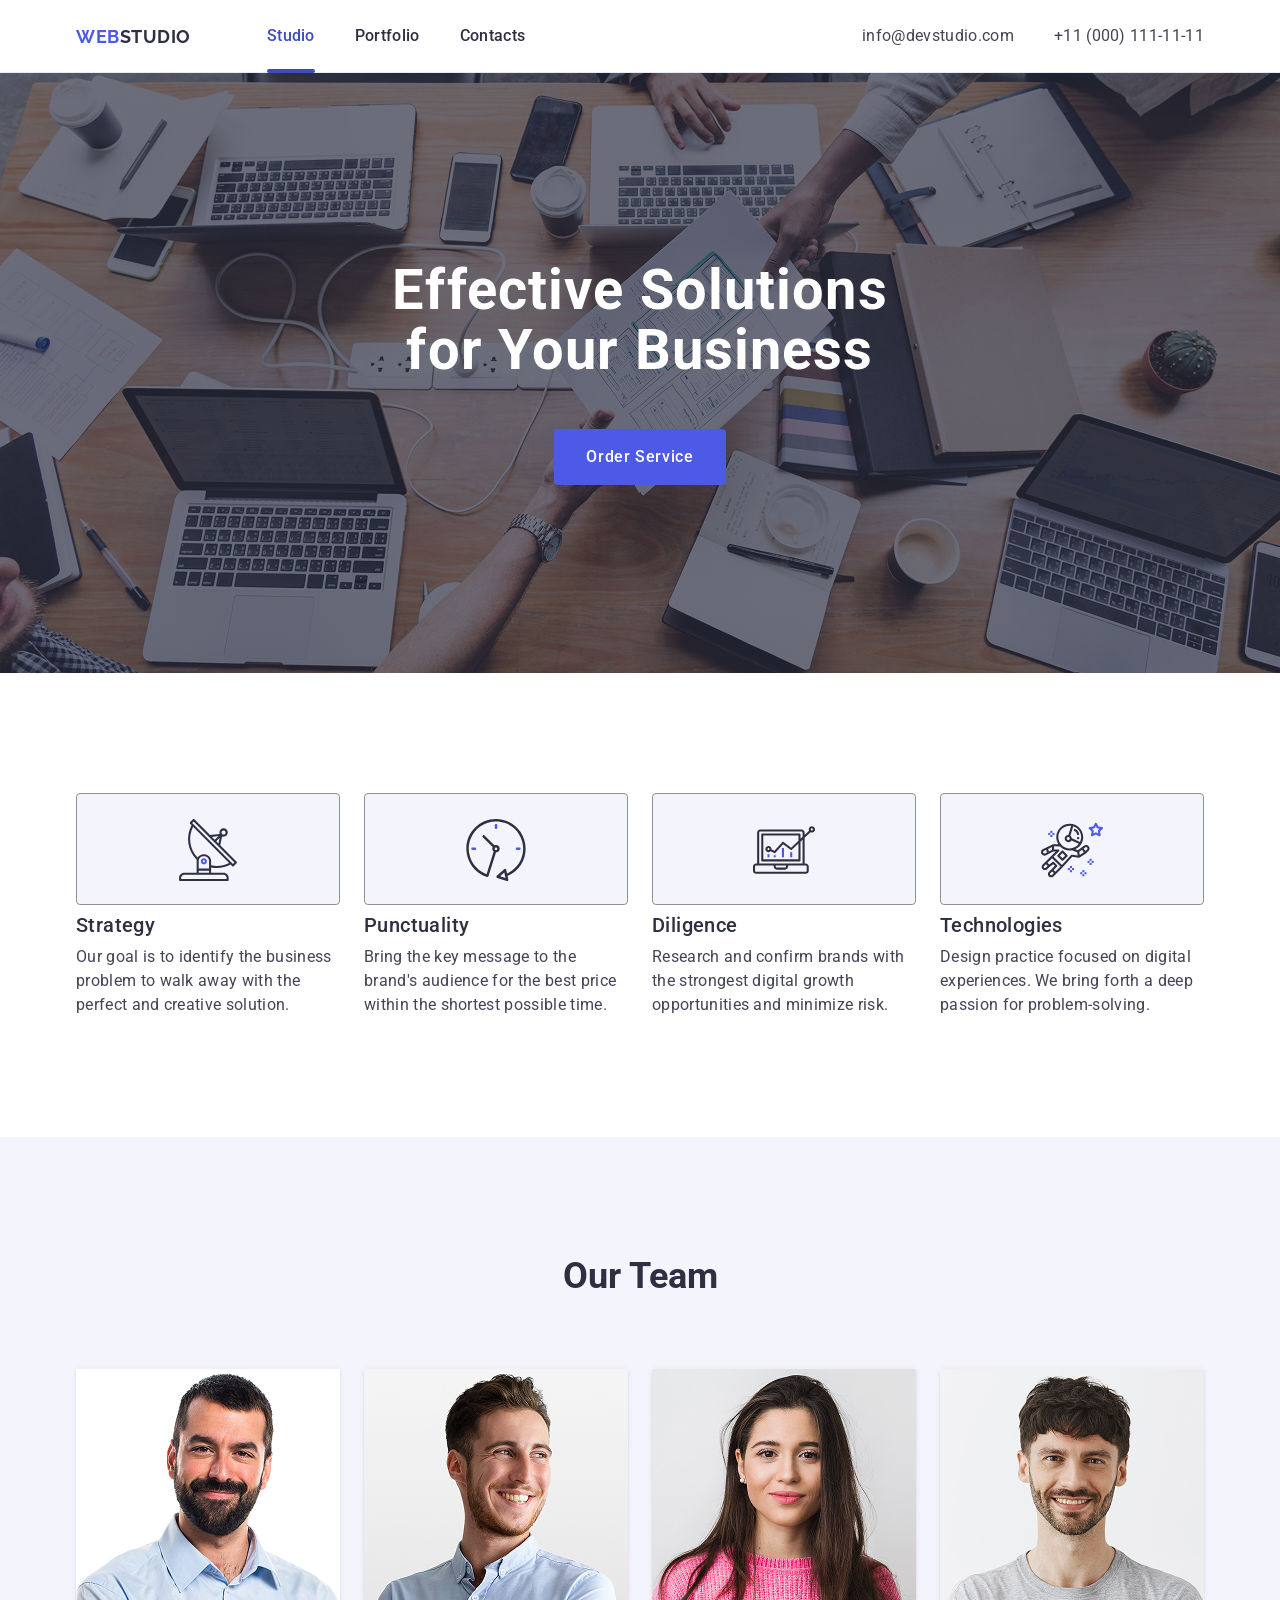
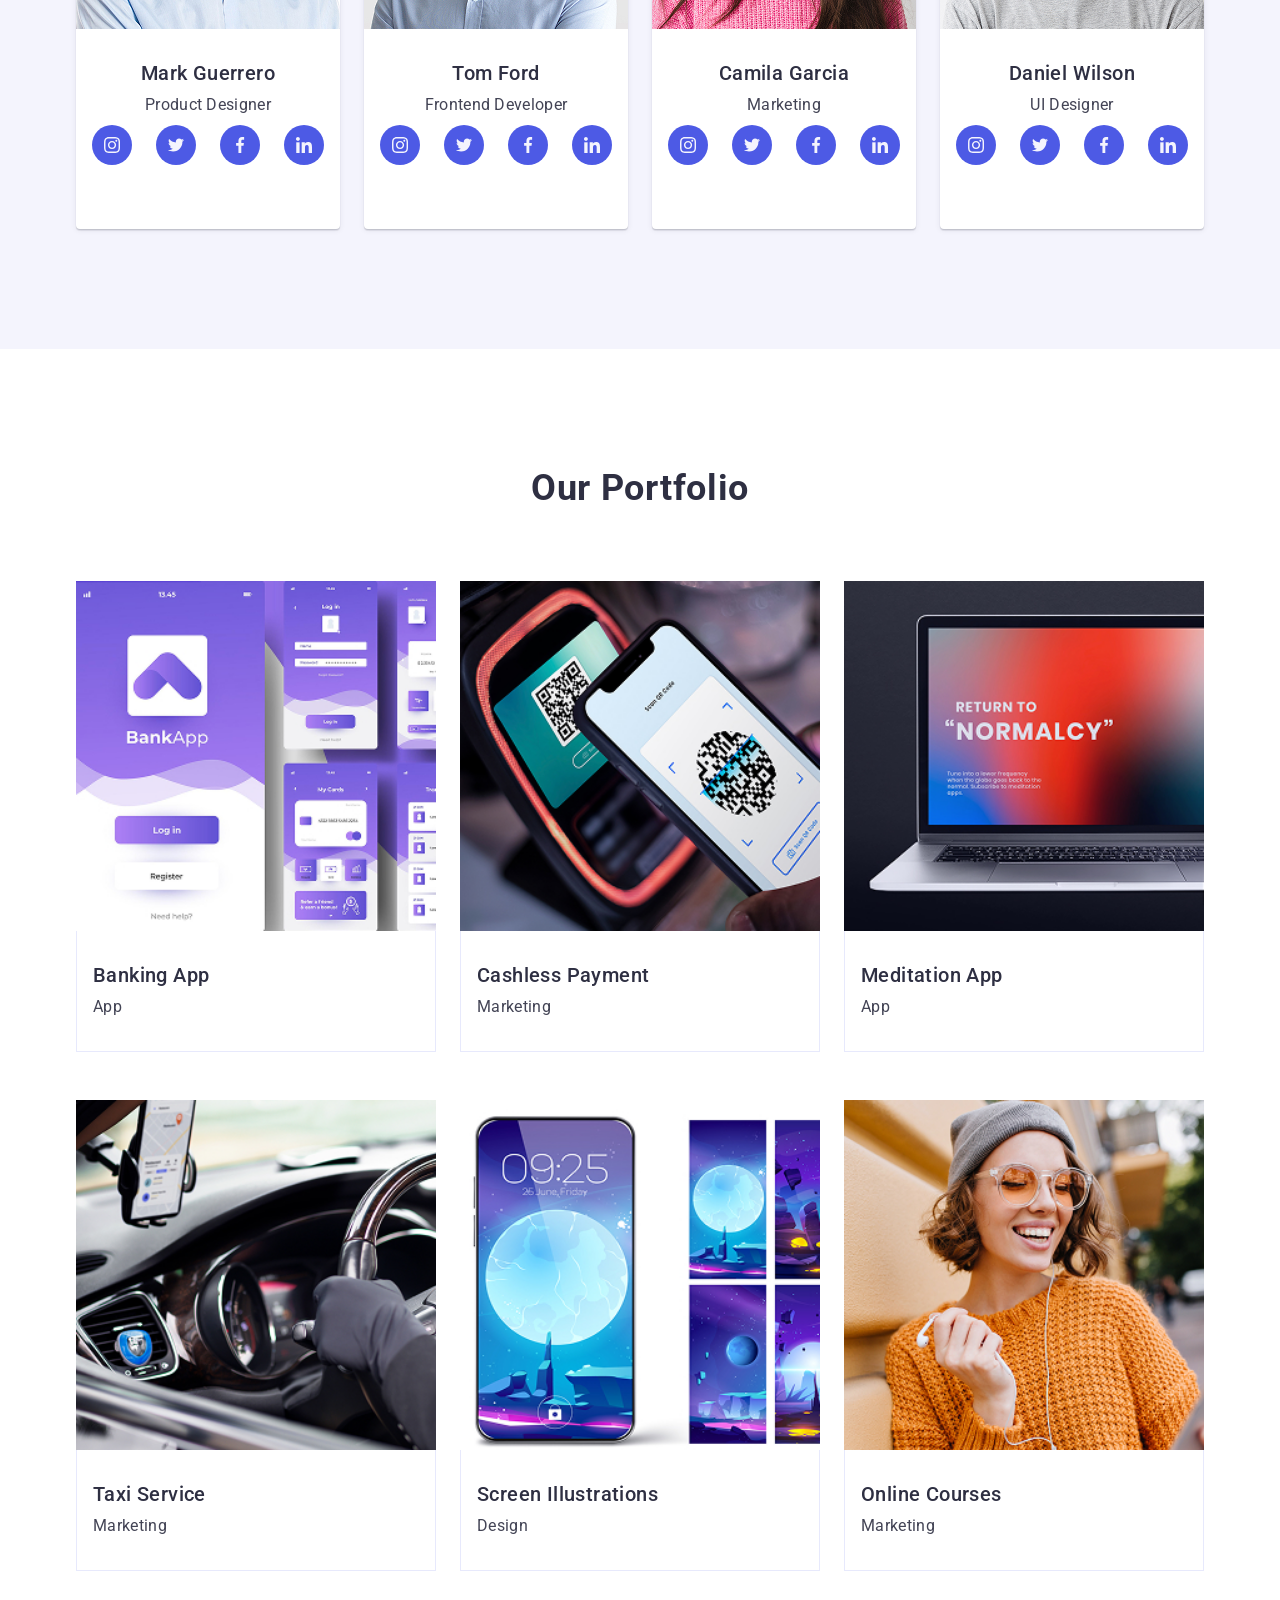
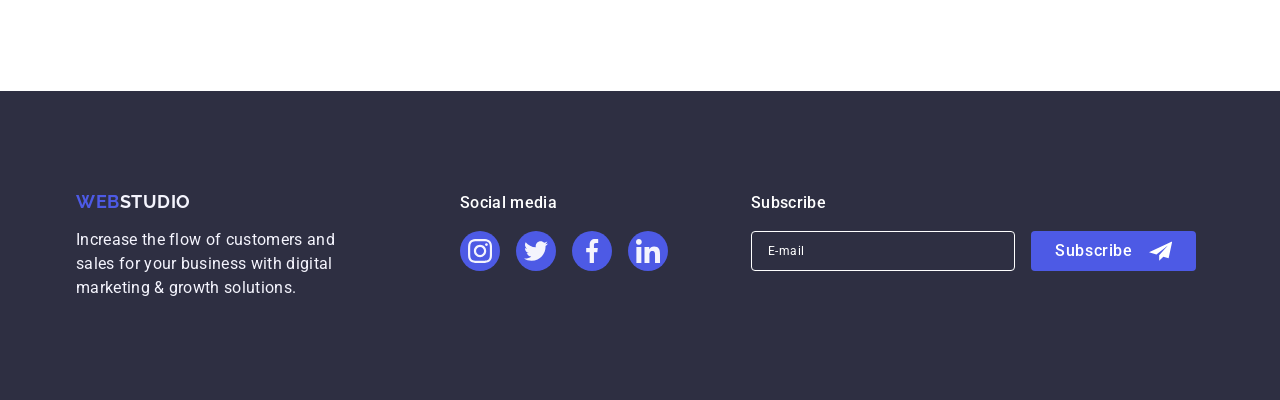
==== commit a101cdd1: "edit retuna" ====
--- a/index.html
+++ b/index.html
@@ -24,9 +24,11 @@
         <a href="./index.html" class="logo"
           ><span class="accent">Web</span>Studio</a
         >
-        <svg class="menu-icon" width="24" height="24">
-          <path d="M3 6h18M3 12h18M3 18h18" stroke="black" stroke-width="2" />
-        </svg>
+        <button class="burger-menu" type="button">
+          <svg class="menu-icon" width="24" height="24">
+            <path d="M3 6h18M3 12h18M3 18h18" stroke="black" stroke-width="2" />
+          </svg>
+        </button>
 
         <div class="nav-contacts-thumb">
           <nav class="nav">
--- a/css/styles.css
+++ b/css/styles.css
@@ -87,7 +87,7 @@
 .nav-contacts-thumb {
     display: none;
 }
-.menu-icon {
+.burger-menu {
     margin-left: auto;
 }
 
@@ -97,6 +97,9 @@
     padding-bottom: 0;
 }
 .menu-icon {
+    display: none;
+}
+.burger-menu {
     display: none;
 }
 .nav-contacts-thumb {
@@ -177,6 +180,9 @@
 .menu-icon {
     display: none;
 }
+.burger-menu {
+    display: none;
+}
 .nav-contacts-thumb {
     display: flex;
     justify-content: space-between;
@@ -248,7 +254,6 @@
     padding-top: 72px;
     padding-bottom: 72px;
     width: 100%;
-    max-width: 320px;
     /* min-height: 432px; */
 
         background-image: linear-gradient(to bottom,
@@ -298,6 +303,15 @@
     flex-direction: column;
     align-items: center;
 }
+@media (max-width: 320px) and (-webkit-min-device-pixel-ratio: 2) {
+    .hero {
+    background-image: linear-gradient(to bottom,
+            rgba(46, 47, 66, 0.7),
+            rgba(46, 47, 66, 0.7)),
+             url(../images/hero-mobile-2.png);
+    }
+}
+
  @media screen and (min-width:768px) {
     .hero {
             padding-top: 112px;
@@ -321,6 +335,14 @@
             margin-bottom: 36px;
         }
 }
+@media (min-width: 768px) and (-webkit-min-device-pixel-ratio: 2) {
+    .hero {
+        background-image: linear-gradient(to bottom,
+                rgba(46, 47, 66, 0.7),
+                rgba(46, 47, 66, 0.7)),
+                url(../images/hero-tablet-2.png);
+    }
+}
 @media screen and (min-width:1158px) {
     .hero {
         padding-top: 188px;
@@ -343,6 +365,14 @@
         margin-bottom: 48px; 
     }
 }
+@media (min-width: 1158px) and (-webkit-min-device-pixel-ratio: 2) {
+    .hero {
+        background-image: linear-gradient(to bottom,
+                rgba(46, 47, 66, 0.7),
+                rgba(46, 47, 66, 0.7)),
+                url(../images/hero-desktop-2.png);
+    }
+}
 
 /* #endregion */
 
@@ -586,7 +616,9 @@
 .portfolio-item {
     width: 288px;
     height: 100%;
-    transition: box-shadow 250ms cubic-bezier(0.4, 0, 0.2, 1);
+    box-shadow: 0 1px 0 6px rgba(46, 47, 66, 0.08),
+            0 1px 0 1px rgba(46, 47, 66, 0.16),
+            0 2px 0 1px rgba(46, 47, 66, 0.08);
 }
 
 .portfolio-item-title {
@@ -638,11 +670,6 @@
 
 .portfolio-item:hover .overlay {
     transform: translateY(0);
-}
-.portfolio-item:hover {
-    box-shadow: 0 1px 0 6px rgba(46, 47, 66, 0.08),
-        0 1px 0 1px rgba(46, 47, 66, 0.16),
-        0 2px 0 1px rgba(46, 47, 66, 0.08);
 }
 @media screen and (min-width:768px) {
     .portfolio-list {
@@ -671,7 +698,14 @@
         gap: 48px 24px; 
     }  
     .portfolio-item {
+        box-shadow: none;
+        transition: box-shadow 250ms cubic-bezier(0.4, 0, 0.2, 1);
         width: calc( (100% - 48px) /3 );
+    }
+    .portfolio-item:hover {
+        box-shadow: 0 1px 0 6px rgba(46, 47, 66, 0.08),
+            0 1px 0 1px rgba(46, 47, 66, 0.16),
+            0 2px 0 1px rgba(46, 47, 66, 0.08);
     }
 }
 
@@ -779,7 +813,7 @@
 
 .footer-form {
     display: flex;
-    gap: 24px;
+    gap: 16px;
     flex-direction: column;
     align-items: center;
     }
@@ -1161,11 +1195,6 @@
 visibility 250ms cubic-bezier(0.4, 0, 0.2, 1);
 }
 
-.menu-overlay.is-open { 
-    opacity: 1;
-    pointer-events: auto;
-    visibility: visible;
-}
 .menu-modal {
 background-color: #fff;
 padding-top: 72px;
@@ -1185,7 +1214,7 @@
     transition: opacity 250ms cubic-bezier(0.4, 0, 0.2, 1), visibility 250ms cubic-bezier(0.4, 0, 0.2, 1);
 }
 
-.menu-overlay.is-open {
+.menu-overlay.is-open .menu-modal {
     opacity: 1;
     pointer-events: auto;
     visibility: visible;
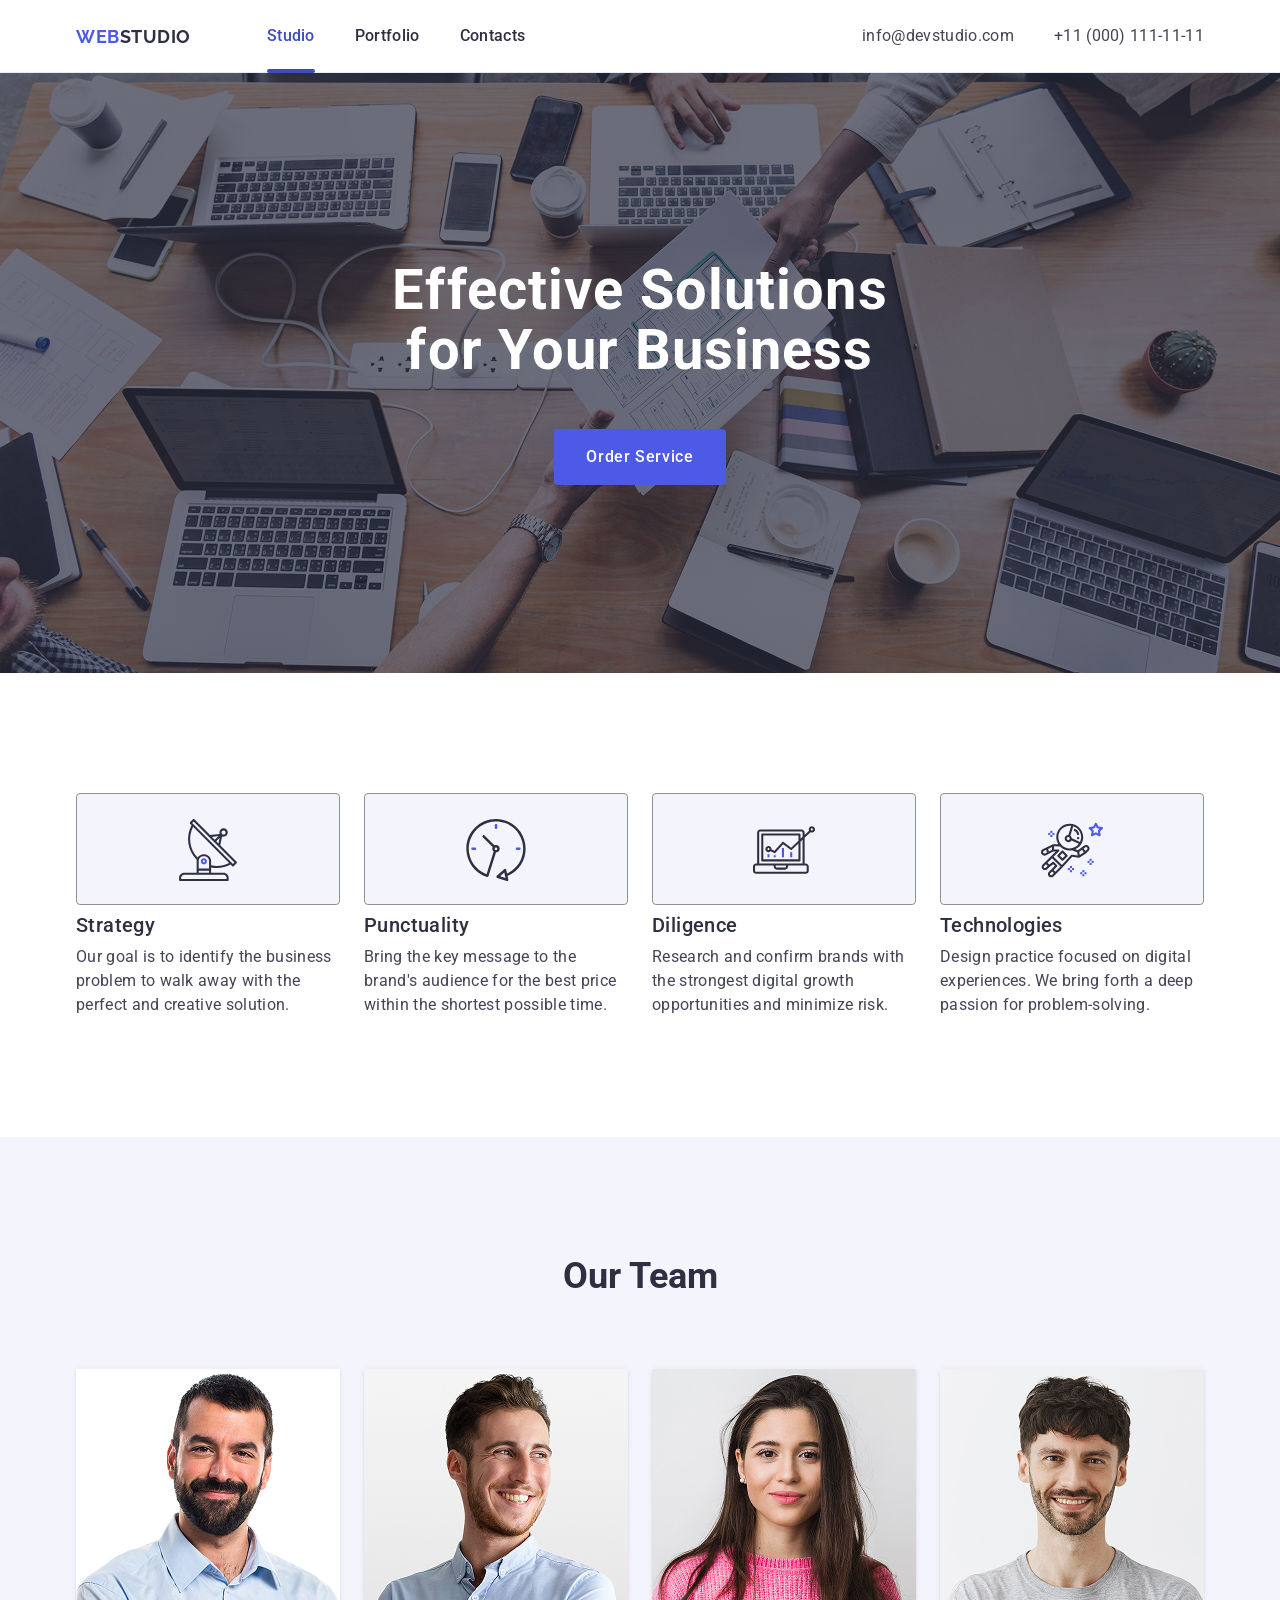
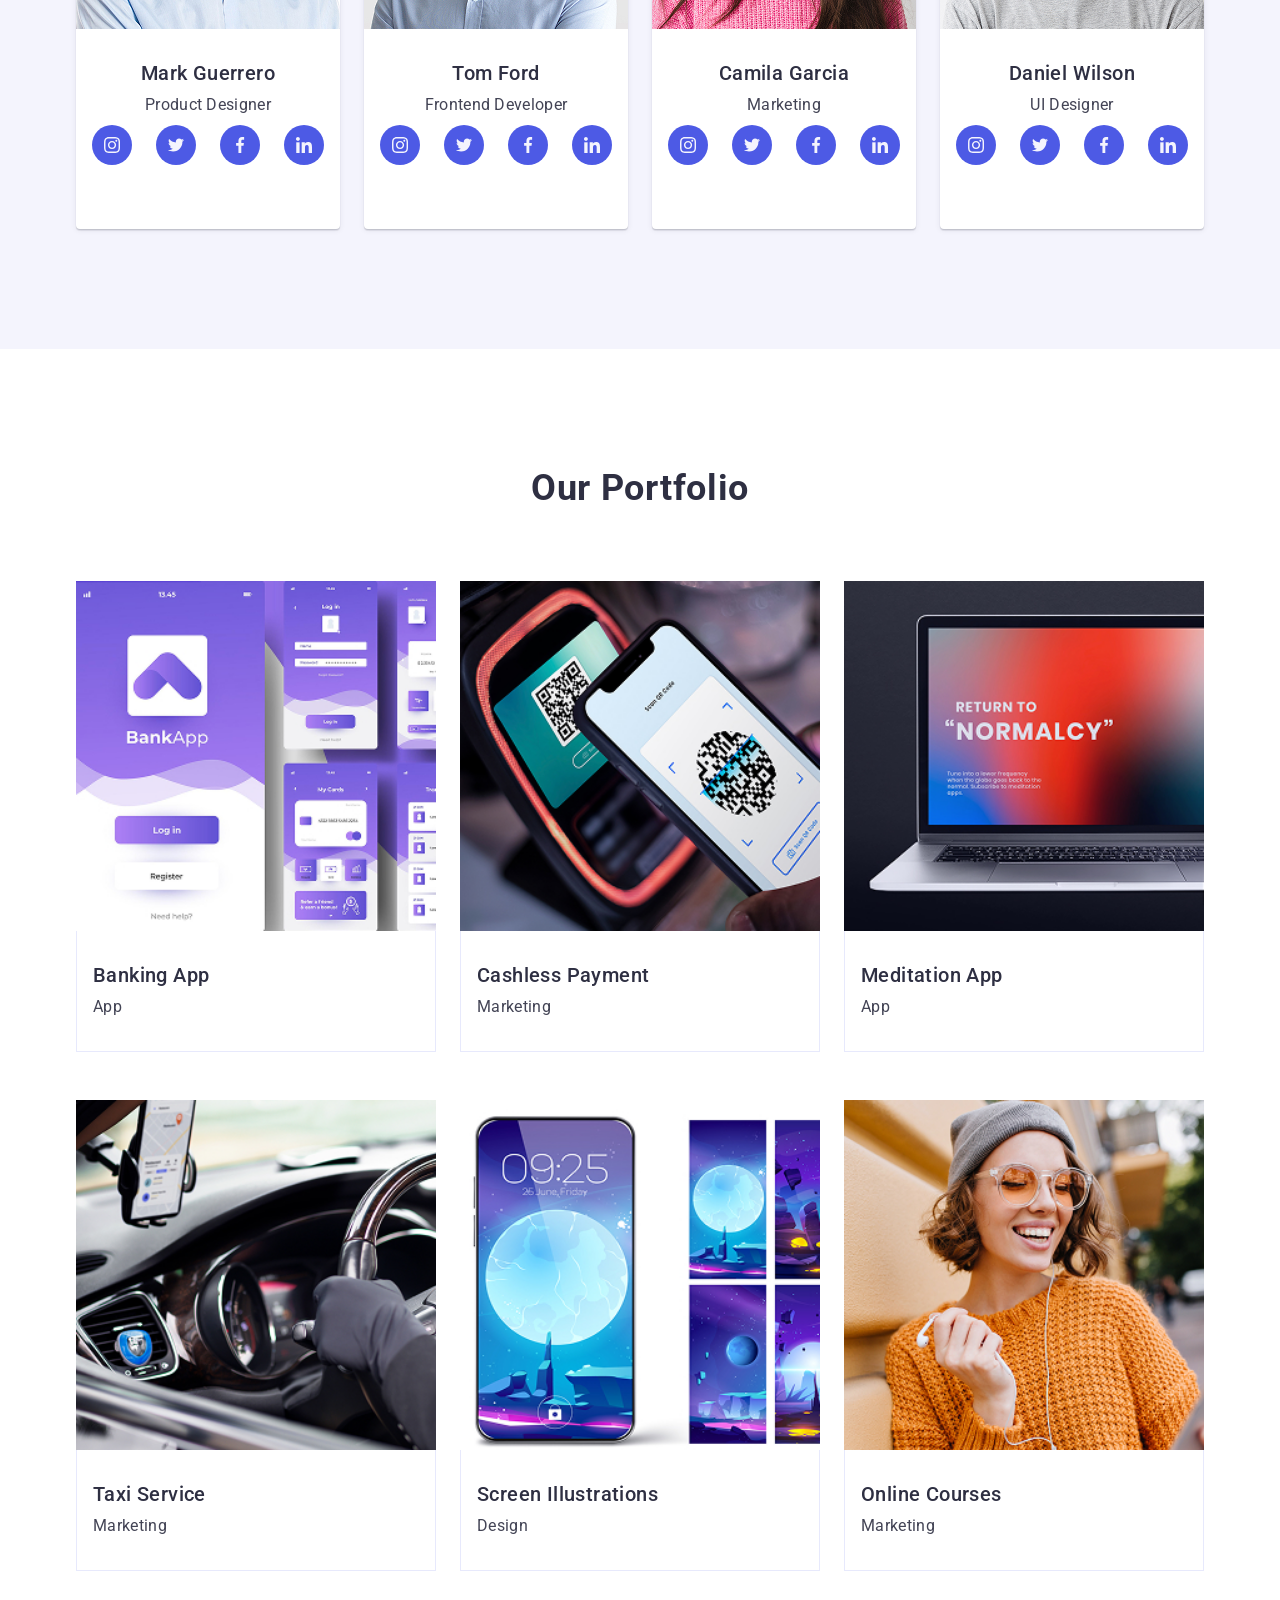
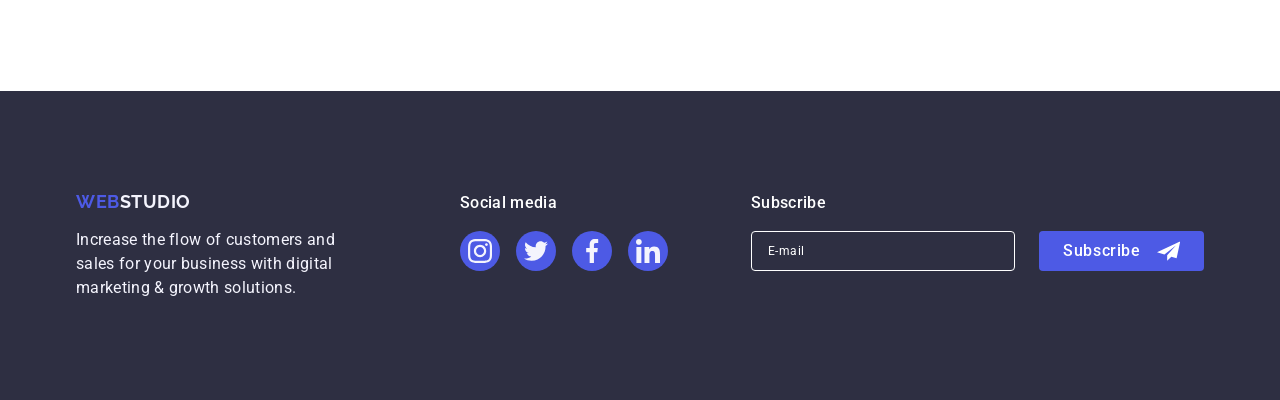
==== commit eeca41bc: "edit menu-icon" ====
--- a/index.html
+++ b/index.html
@@ -26,7 +26,7 @@
         >
         <button class="burger-menu" type="button">
           <svg class="menu-icon" width="24" height="24">
-            <path d="M3 6h18M3 12h18M3 18h18" stroke="black" stroke-width="2" />
+            <use href="./images/icons.svg#icon-menu"></use>
           </svg>
         </button>
 
--- a/css/styles.css
+++ b/css/styles.css
@@ -89,9 +89,14 @@
 }
 .burger-menu {
     margin-left: auto;
-}
-
-@media screen and (min-width:768px) and (max-width:1158px) {
+    border: none;
+    background-color: transparent;
+}
+.icon-menu {
+    fill: #2E2F42;
+}
+
+@media screen and (min-width:768px) and (max-width:1157px) {
 .header {
     padding-top: 0;
     padding-bottom: 0;
@@ -303,7 +308,7 @@
     flex-direction: column;
     align-items: center;
 }
-@media (max-width: 320px) and (-webkit-min-device-pixel-ratio: 2) {
+@media (min-resolution: 192dpi) {
     .hero {
     background-image: linear-gradient(to bottom,
             rgba(46, 47, 66, 0.7),
@@ -335,7 +340,7 @@
             margin-bottom: 36px;
         }
 }
-@media (min-width: 768px) and (-webkit-min-device-pixel-ratio: 2) {
+@media (min-width: 768px) and (min-resolution: 192dpi) {
     .hero {
         background-image: linear-gradient(to bottom,
                 rgba(46, 47, 66, 0.7),
@@ -365,7 +370,7 @@
         margin-bottom: 48px; 
     }
 }
-@media (min-width: 1158px) and (-webkit-min-device-pixel-ratio: 2) {
+@media (min-width: 1158px) and (min-resolution: 192dpi) {
     .hero {
         background-image: linear-gradient(to bottom,
                 rgba(46, 47, 66, 0.7),
@@ -555,7 +560,7 @@
 .name-job {
     padding: 32px 16px;
 }
-@media screen and (min-width:768px) and (max-width:1158px) {
+@media screen and (min-width:768px) and (max-width:1157px) {
     .our-team {
         align-items: center;
     }
@@ -882,7 +887,7 @@
 .telegramm-icon {
     display: block;
 }
-@media screen and (min-width:768px) and (max-width:1158px) {
+@media screen and (min-width:768px) and (max-width:1157px) {
     .footer-container {
         flex-direction: row;
         flex-wrap: wrap;
@@ -910,6 +915,7 @@
     }
     .footer-form {
         flex-direction: row;
+        gap: 24px;
     }
 }
 
@@ -945,6 +951,7 @@
     }
     .footer-form {
         flex-direction: row;
+        gap: 24px;
     }
 }
 /* #endregion */
